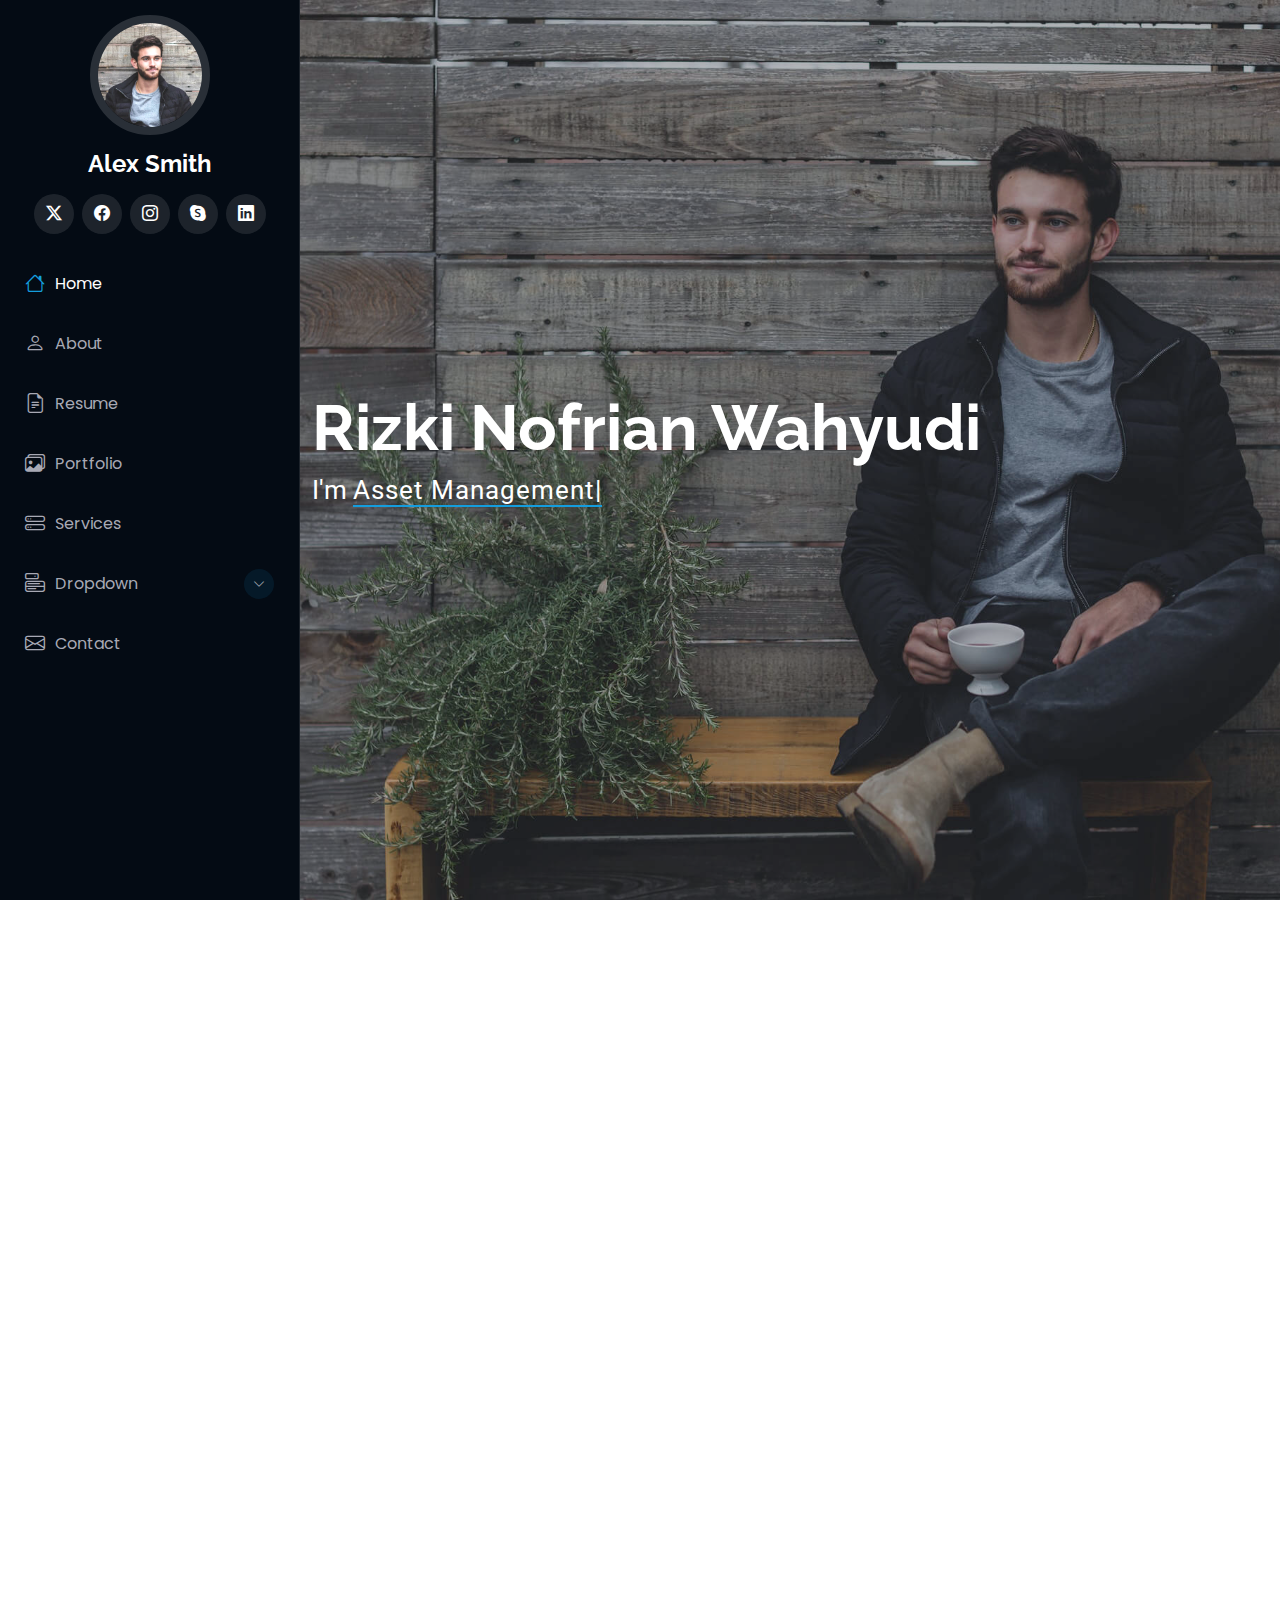
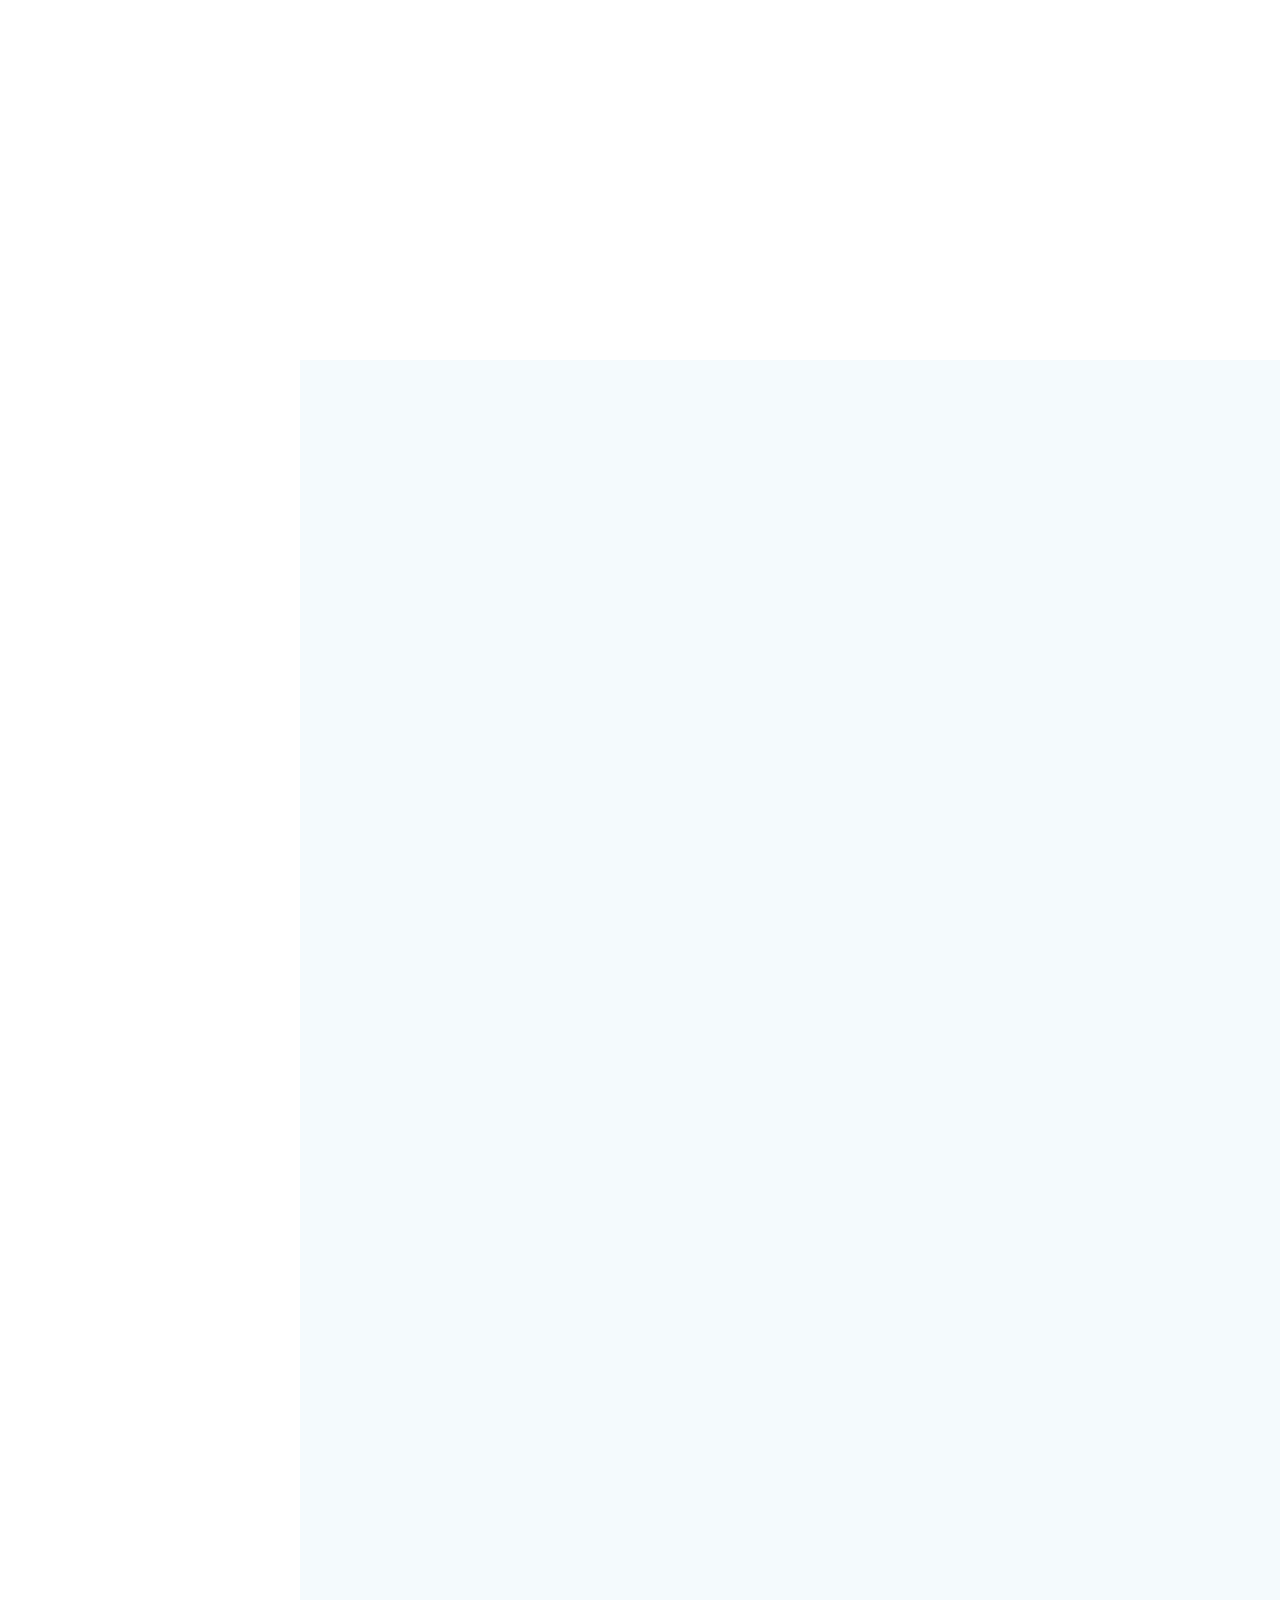
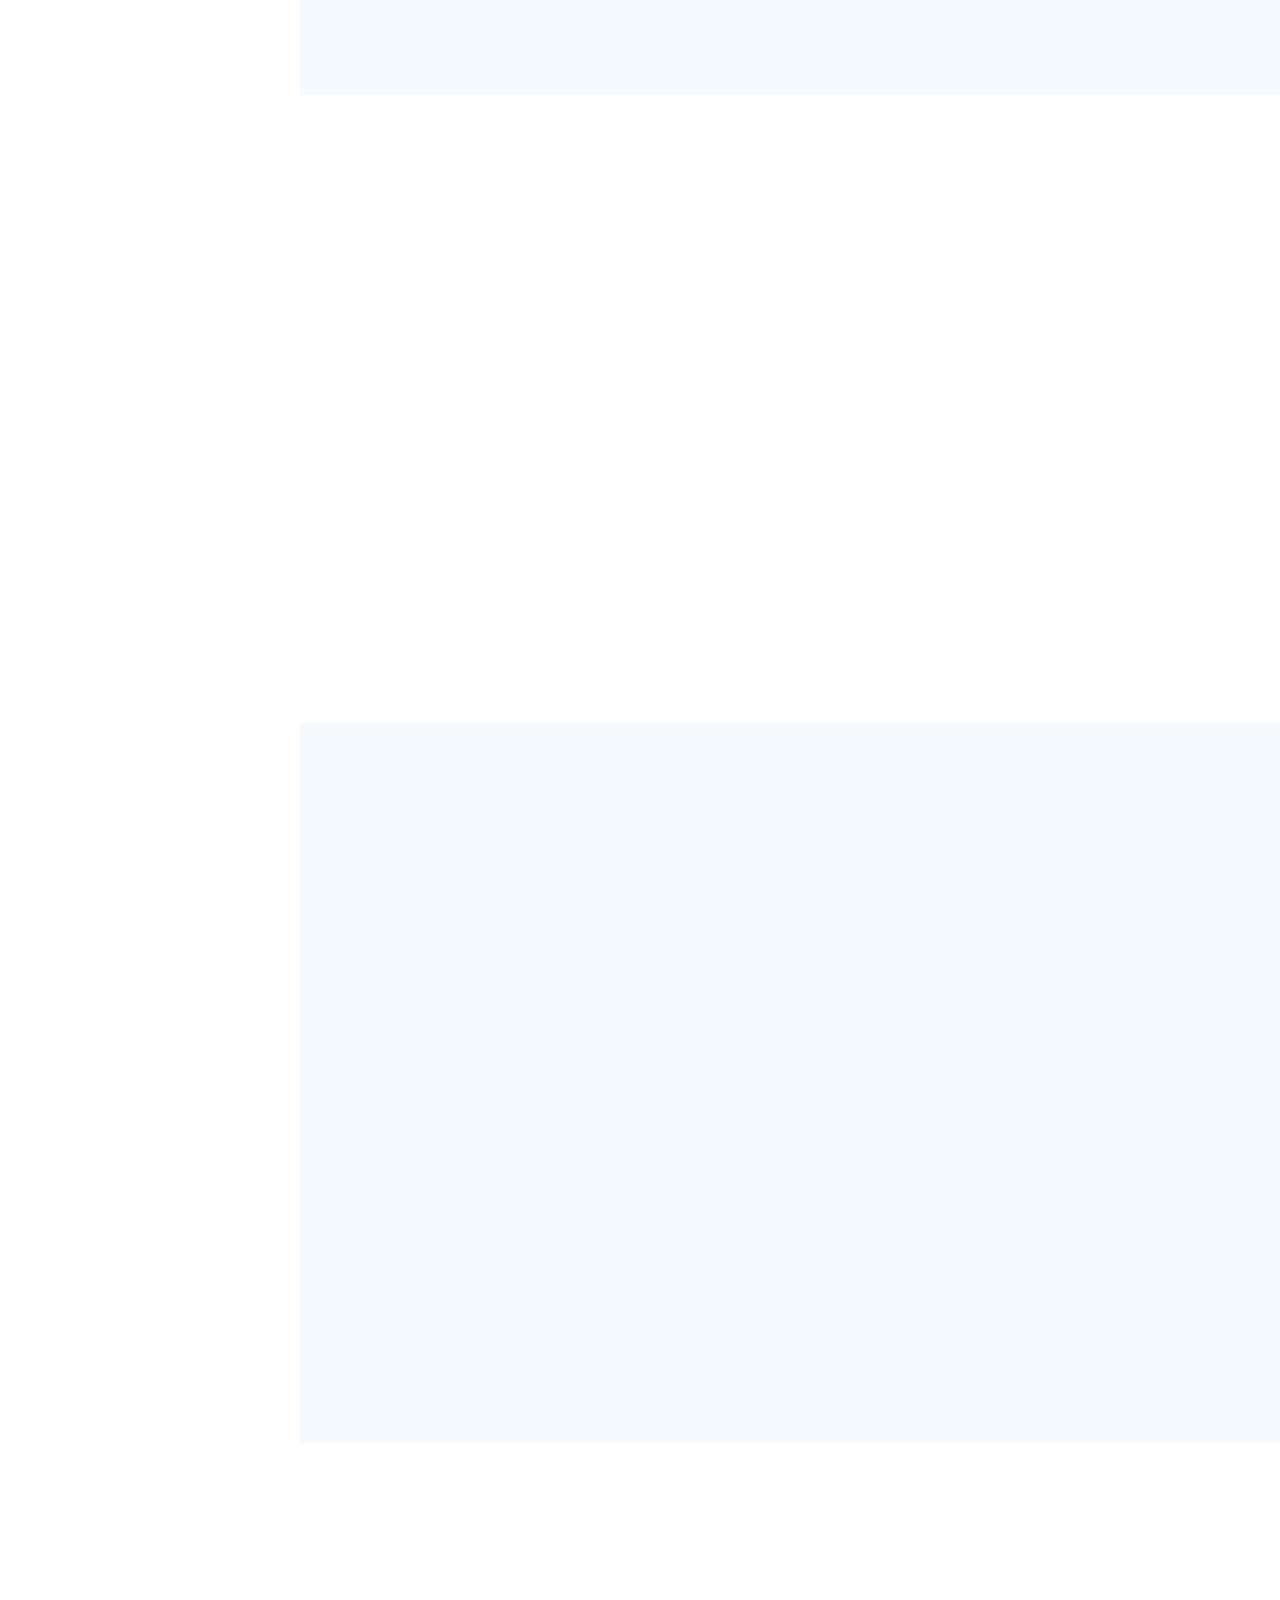
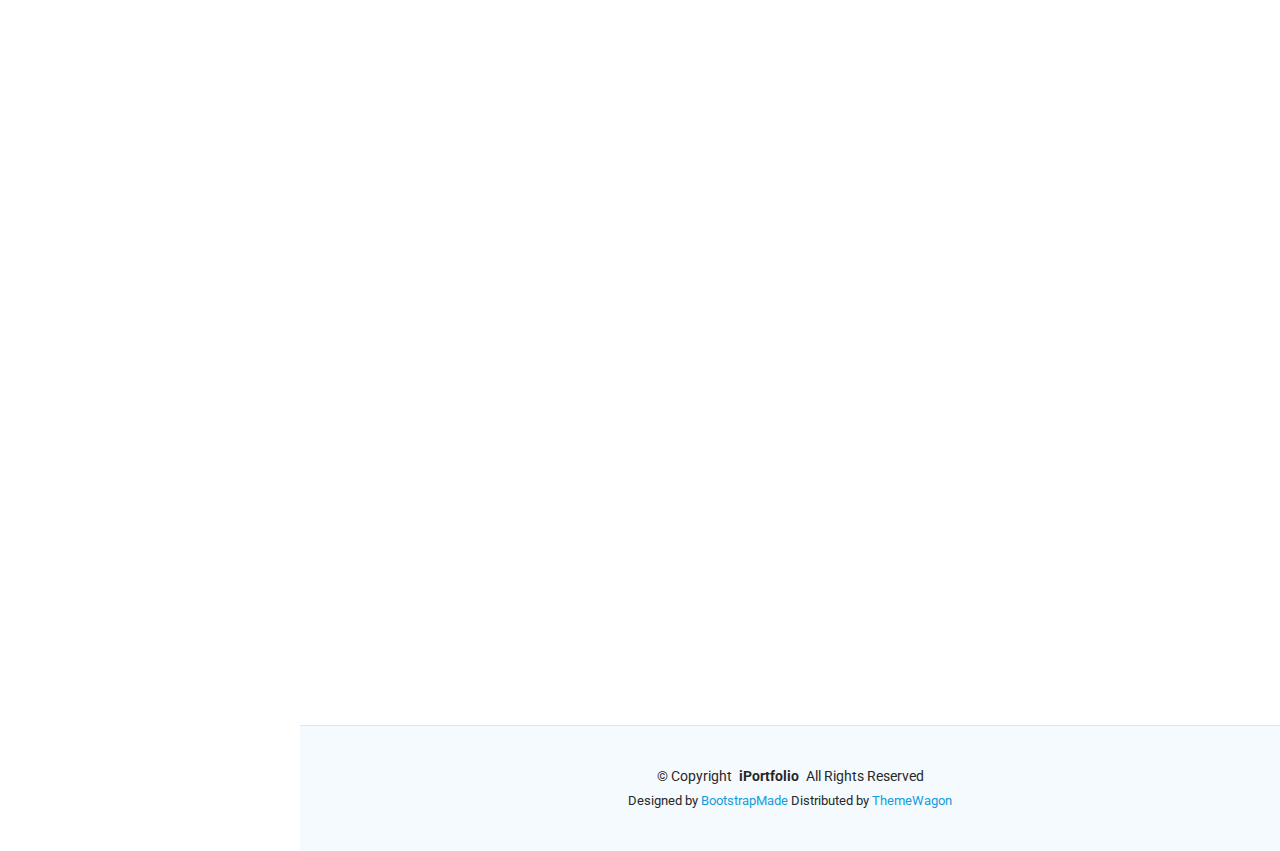
==== index.html @ 0199b683 "First Commit" ====
<!DOCTYPE html>
<html lang="en">

<head>
  <meta charset="utf-8">
  <meta content="width=device-width, initial-scale=1.0" name="viewport">
  <title>Index - iPortfolio Bootstrap Template</title>
  <meta content="" name="description">
  <meta content="" name="keywords">

  <!-- Favicons -->
  <link href="assets/img/favicon.png" rel="icon">
  <link href="assets/img/apple-touch-icon.png" rel="apple-touch-icon">

  <!-- Fonts -->
  <link href="https://fonts.googleapis.com" rel="preconnect">
  <link href="https://fonts.gstatic.com" rel="preconnect" crossorigin>
  <link href="https://fonts.googleapis.com/css2?family=Roboto:ital,wght@0,100;0,300;0,400;0,500;0,700;0,900;1,100;1,300;1,400;1,500;1,700;1,900&family=Poppins:ital,wght@0,100;0,200;0,300;0,400;0,500;0,600;0,700;0,800;0,900;1,100;1,200;1,300;1,400;1,500;1,600;1,700;1,800;1,900&family=Raleway:ital,wght@0,100;0,200;0,300;0,400;0,500;0,600;0,700;0,800;0,900;1,100;1,200;1,300;1,400;1,500;1,600;1,700;1,800;1,900&display=swap" rel="stylesheet">

  <!-- Vendor CSS Files -->
  <link href="assets/vendor/bootstrap/css/bootstrap.min.css" rel="stylesheet">
  <link href="assets/vendor/bootstrap-icons/bootstrap-icons.css" rel="stylesheet">
  <link href="assets/vendor/aos/aos.css" rel="stylesheet">
  <link href="assets/vendor/glightbox/css/glightbox.min.css" rel="stylesheet">
  <link href="assets/vendor/swiper/swiper-bundle.min.css" rel="stylesheet">

  <!-- Main CSS File -->
  <link href="assets/css/main.css" rel="stylesheet">

  <!-- =======================================================
  * Template Name: iPortfolio
  * Template URL: https://bootstrapmade.com/iportfolio-bootstrap-portfolio-websites-template/
  * Updated: Jun 29 2024 with Bootstrap v5.3.3
  * Author: BootstrapMade.com
  * License: https://bootstrapmade.com/license/
  ======================================================== -->
</head>

<body class="index-page">

  <header id="header" class="header dark-background d-flex flex-column">
    <i class="header-toggle d-xl-none bi bi-list"></i>

    <div class="profile-img">
      <img src="assets/img/my-profile-img.jpg" alt="" class="img-fluid rounded-circle">
    </div>

    <a href="index.html" class="logo d-flex align-items-center justify-content-center">
      <!-- Uncomment the line below if you also wish to use an image logo -->
      <!-- <img src="assets/img/logo.png" alt=""> -->
      <h1 class="sitename">Alex Smith</h1>
    </a>

    <div class="social-links text-center">
      <a href="#" class="twitter"><i class="bi bi-twitter-x"></i></a>
      <a href="#" class="facebook"><i class="bi bi-facebook"></i></a>
      <a href="#" class="instagram"><i class="bi bi-instagram"></i></a>
      <a href="#" class="google-plus"><i class="bi bi-skype"></i></a>
      <a href="#" class="linkedin"><i class="bi bi-linkedin"></i></a>
    </div>

    <nav id="navmenu" class="navmenu">
      <ul>
        <li><a href="#hero" class="active"><i class="bi bi-house navicon"></i>Home</a></li>
        <li><a href="#about"><i class="bi bi-person navicon"></i> About</a></li>
        <li><a href="#resume"><i class="bi bi-file-earmark-text navicon"></i> Resume</a></li>
        <li><a href="#portfolio"><i class="bi bi-images navicon"></i> Portfolio</a></li>
        <li><a href="#services"><i class="bi bi-hdd-stack navicon"></i> Services</a></li>
        <li class="dropdown"><a href="#"><i class="bi bi-menu-button navicon"></i> <span>Dropdown</span> <i class="bi bi-chevron-down toggle-dropdown"></i></a>
          <ul>
            <li><a href="#">Dropdown 1</a></li>
            <li class="dropdown"><a href="#"><span>Deep Dropdown</span> <i class="bi bi-chevron-down toggle-dropdown"></i></a>
              <ul>
                <li><a href="#">Deep Dropdown 1</a></li>
                <li><a href="#">Deep Dropdown 2</a></li>
                <li><a href="#">Deep Dropdown 3</a></li>
                <li><a href="#">Deep Dropdown 4</a></li>
                <li><a href="#">Deep Dropdown 5</a></li>
              </ul>
            </li>
            <li><a href="#">Dropdown 2</a></li>
            <li><a href="#">Dropdown 3</a></li>
            <li><a href="#">Dropdown 4</a></li>
          </ul>
        </li>
        <li><a href="#contact"><i class="bi bi-envelope navicon"></i> Contact</a></li>
      </ul>
    </nav>

  </header>

  <main class="main">

    <!-- Hero Section -->
    <section id="hero" class="hero section dark-background">

      <img src="assets/img/hero-bg.jpg" alt="" data-aos="fade-in" class="">

      <div class="container" data-aos="fade-up" data-aos-delay="100">
        <h2>
          Rizki Nofrian Wahyudi
        </h2>
        <p>I'm <span class="typed" data-typed-items="Asset Management, Data Analyst, Web Developer, Freelancer">Asset Management</span><span class="typed-cursor typed-cursor--blink" aria-hidden="true"></span><span class="typed-cursor typed-cursor--blink" aria-hidden="true"></span></p>
      </div>

    </section><!-- /Hero Section -->

    <!-- About Section -->
    <section id="about" class="about section">

      <!-- Section Title -->
      <div class="container section-title" data-aos="fade-up">
        <h2>About</h2>
        <p>Magnam dolores commodi suscipit. Necessitatibus eius consequatur ex aliquid fuga eum quidem. Sit sint consectetur velit. Quisquam quos quisquam cupiditate. Et nemo qui impedit suscipit alias ea. Quia fugiat sit in iste officiis commodi quidem hic quas.</p>
      </div><!-- End Section Title -->

      <div class="container" data-aos="fade-up" data-aos-delay="100">

        <div class="row gy-4 justify-content-center">
          <div class="col-lg-4">
            <img src="assets/img/my-profile-img.jpg" class="img-fluid" alt="">
          </div>
          <div class="col-lg-8 content">
            <h2>UI/UX Designer &amp; Web Developer.</h2>
            <p class="fst-italic py-3">
              Lorem ipsum dolor sit amet, consectetur adipiscing elit, sed do eiusmod tempor incididunt ut labore et dolore
              magna aliqua.
            </p>
            <div class="row">
              <div class="col-lg-6">
                <ul>
                  <li><i class="bi bi-chevron-right"></i> <strong>Birthday:</strong> <span>1 May 1995</span></li>
                  <li><i class="bi bi-chevron-right"></i> <strong>Website:</strong> <span>www.example.com</span></li>
                  <li><i class="bi bi-chevron-right"></i> <strong>Phone:</strong> <span>+123 456 7890</span></li>
                  <li><i class="bi bi-chevron-right"></i> <strong>City:</strong> <span>New York, USA</span></li>
                </ul>
              </div>
              <div class="col-lg-6">
                <ul>
                  <li><i class="bi bi-chevron-right"></i> <strong>Age:</strong> <span>30</span></li>
                  <li><i class="bi bi-chevron-right"></i> <strong>Degree:</strong> <span>Master</span></li>
                  <li><i class="bi bi-chevron-right"></i> <strong>Email:</strong> <span>email@example.com</span></li>
                  <li><i class="bi bi-chevron-right"></i> <strong>Freelance:</strong> <span>Available</span></li>
                </ul>
              </div>
            </div>
            <p class="py-3">
              Officiis eligendi itaque labore et dolorum mollitia officiis optio vero. Quisquam sunt adipisci omnis et ut. Nulla accusantium dolor incidunt officia tempore. Et eius omnis.
              Cupiditate ut dicta maxime officiis quidem quia. Sed et consectetur qui quia repellendus itaque neque.
            </p>
          </div>
        </div>

      </div>

    </section><!-- /About Section -->

    <!-- Stats Section -->
    <section id="stats" class="stats section">

      <div class="container" data-aos="fade-up" data-aos-delay="100">

        <div class="row gy-4">

          <div class="col-lg-3 col-md-6">
            <div class="stats-item">
              <i class="bi bi-emoji-smile"></i>
              <span data-purecounter-start="0" data-purecounter-end="232" data-purecounter-duration="1" class="purecounter"></span>
              <p><strong>Happy Clients</strong> <span>consequuntur quae</span></p>
            </div>
          </div><!-- End Stats Item -->

          <div class="col-lg-3 col-md-6">
            <div class="stats-item">
              <i class="bi bi-journal-richtext"></i>
              <span data-purecounter-start="0" data-purecounter-end="521" data-purecounter-duration="1" class="purecounter"></span>
              <p><strong>Projects</strong> <span>adipisci atque cum quia aut</span></p>
            </div>
          </div><!-- End Stats Item -->

          <div class="col-lg-3 col-md-6">
            <div class="stats-item">
              <i class="bi bi-headset"></i>
              <span data-purecounter-start="0" data-purecounter-end="1453" data-purecounter-duration="1" class="purecounter"></span>
              <p><strong>Hours Of Support</strong> <span>aut commodi quaerat</span></p>
            </div>
          </div><!-- End Stats Item -->

          <div class="col-lg-3 col-md-6">
            <div class="stats-item">
              <i class="bi bi-people"></i>
              <span data-purecounter-start="0" data-purecounter-end="32" data-purecounter-duration="1" class="purecounter"></span>
              <p><strong>Hard Workers</strong> <span>rerum asperiores dolor</span></p>
            </div>
          </div><!-- End Stats Item -->

        </div>

      </div>

    </section><!-- /Stats Section -->

    <!-- Skills Section -->
    <section id="skills" class="skills section light-background">

      <!-- Section Title -->
      <div class="container section-title" data-aos="fade-up">
        <h2>Skills</h2>
        <p>Necessitatibus eius consequatur ex aliquid fuga eum quidem sint consectetur velit</p>
      </div><!-- End Section Title -->

      <div class="container" data-aos="fade-up" data-aos-delay="100">

        <div class="row skills-content skills-animation">

          <div class="col-lg-6">

            <div class="progress">
              <span class="skill"><span>HTML</span> <i class="val">100%</i></span>
              <div class="progress-bar-wrap">
                <div class="progress-bar" role="progressbar" aria-valuenow="100" aria-valuemin="0" aria-valuemax="100"></div>
              </div>
            </div><!-- End Skills Item -->

            <div class="progress">
              <span class="skill"><span>CSS</span> <i class="val">90%</i></span>
              <div class="progress-bar-wrap">
                <div class="progress-bar" role="progressbar" aria-valuenow="90" aria-valuemin="0" aria-valuemax="100"></div>
              </div>
            </div><!-- End Skills Item -->

            <div class="progress">
              <span class="skill"><span>JavaScript</span> <i class="val">75%</i></span>
              <div class="progress-bar-wrap">
                <div class="progress-bar" role="progressbar" aria-valuenow="75" aria-valuemin="0" aria-valuemax="100"></div>
              </div>
            </div><!-- End Skills Item -->

          </div>

          <div class="col-lg-6">

            <div class="progress">
              <span class="skill"><span>PHP</span> <i class="val">80%</i></span>
              <div class="progress-bar-wrap">
                <div class="progress-bar" role="progressbar" aria-valuenow="80" aria-valuemin="0" aria-valuemax="100"></div>
              </div>
            </div><!-- End Skills Item -->

            <div class="progress">
              <span class="skill"><span>WordPress/CMS</span> <i class="val">90%</i></span>
              <div class="progress-bar-wrap">
                <div class="progress-bar" role="progressbar" aria-valuenow="90" aria-valuemin="0" aria-valuemax="100"></div>
              </div>
            </div><!-- End Skills Item -->

            <div class="progress">
              <span class="skill"><span>Photoshop</span> <i class="val">55%</i></span>
              <div class="progress-bar-wrap">
                <div class="progress-bar" role="progressbar" aria-valuenow="55" aria-valuemin="0" aria-valuemax="100"></div>
              </div>
            </div><!-- End Skills Item -->

          </div>

        </div>

      </div>

    </section><!-- /Skills Section -->

    <!-- Resume Section -->
    <section id="resume" class="resume section">

      <!-- Section Title -->
      <div class="container section-title" data-aos="fade-up">
        <h2>Resume</h2>
        <p>Magnam dolores commodi suscipit. Necessitatibus eius consequatur ex aliquid fuga eum quidem. Sit sint consectetur velit. Quisquam quos quisquam cupiditate. Et nemo qui impedit suscipit alias ea. Quia fugiat sit in iste officiis commodi quidem hic quas.</p>
      </div><!-- End Section Title -->

      <div class="container">

        <div class="row">

          <div class="col-lg-6" data-aos="fade-up" data-aos-delay="100">
            <h3 class="resume-title">Sumary</h3>

            <div class="resume-item pb-0">
              <h4>Brandon Johnson</h4>
              <p><em>Innovative and deadline-driven Graphic Designer with 3+ years of experience designing and developing user-centered digital/print marketing material from initial concept to final, polished deliverable.</em></p>
              <ul>
                <li>Portland par 127,Orlando, FL</li>
                <li>(123) 456-7891</li>
                <li>alice.barkley@example.com</li>
              </ul>
            </div><!-- Edn Resume Item -->

            <h3 class="resume-title">Education</h3>
            <div class="resume-item">
              <h4>Master of Fine Arts &amp; Graphic Design</h4>
              <h5>2015 - 2016</h5>
              <p><em>Rochester Institute of Technology, Rochester, NY</em></p>
              <p>Qui deserunt veniam. Et sed aliquam labore tempore sed quisquam iusto autem sit. Ea vero voluptatum qui ut dignissimos deleniti nerada porti sand markend</p>
            </div><!-- Edn Resume Item -->

            <div class="resume-item">
              <h4>Bachelor of Fine Arts &amp; Graphic Design</h4>
              <h5>2010 - 2014</h5>
              <p><em>Rochester Institute of Technology, Rochester, NY</em></p>
              <p>Quia nobis sequi est occaecati aut. Repudiandae et iusto quae reiciendis et quis Eius vel ratione eius unde vitae rerum voluptates asperiores voluptatem Earum molestiae consequatur neque etlon sader mart dila</p>
            </div><!-- Edn Resume Item -->

          </div>

          <div class="col-lg-6" data-aos="fade-up" data-aos-delay="200">
            <h3 class="resume-title">Professional Experience</h3>
            <div class="resume-item">
              <h4>Senior graphic design specialist</h4>
              <h5>2019 - Present</h5>
              <p><em>Experion, New York, NY </em></p>
              <ul>
                <li>Lead in the design, development, and implementation of the graphic, layout, and production communication materials</li>
                <li>Delegate tasks to the 7 members of the design team and provide counsel on all aspects of the project. </li>
                <li>Supervise the assessment of all graphic materials in order to ensure quality and accuracy of the design</li>
                <li>Oversee the efficient use of production project budgets ranging from $2,000 - $25,000</li>
              </ul>
            </div><!-- Edn Resume Item -->

            <div class="resume-item">
              <h4>Graphic design specialist</h4>
              <h5>2017 - 2018</h5>
              <p><em>Stepping Stone Advertising, New York, NY</em></p>
              <ul>
                <li>Developed numerous marketing programs (logos, brochures,infographics, presentations, and advertisements).</li>
                <li>Managed up to 5 projects or tasks at a given time while under pressure</li>
                <li>Recommended and consulted with clients on the most appropriate graphic design</li>
                <li>Created 4+ design presentations and proposals a month for clients and account managers</li>
              </ul>
            </div><!-- Edn Resume Item -->

          </div>

        </div>

      </div>

    </section><!-- /Resume Section -->

    <!-- Portfolio Section -->
    <section id="portfolio" class="portfolio section light-background">

      <!-- Section Title -->
      <div class="container section-title" data-aos="fade-up">
        <h2>Portfolio</h2>
        <p>Magnam dolores commodi suscipit. Necessitatibus eius consequatur ex aliquid fuga eum quidem. Sit sint consectetur velit. Quisquam quos quisquam cupiditate. Et nemo qui impedit suscipit alias ea. Quia fugiat sit in iste officiis commodi quidem hic quas.</p>
      </div><!-- End Section Title -->

      <div class="container">

        <div class="isotope-layout" data-default-filter="*" data-layout="masonry" data-sort="original-order">

          <ul class="portfolio-filters isotope-filters" data-aos="fade-up" data-aos-delay="100">
            <li data-filter="*" class="filter-active">All</li>
            <li data-filter=".filter-app">App</li>
            <li data-filter=".filter-product">Product</li>
            <li data-filter=".filter-branding">Branding</li>
            <li data-filter=".filter-books">Books</li>
          </ul><!-- End Portfolio Filters -->

          <div class="row gy-4 isotope-container" data-aos="fade-up" data-aos-delay="200">

            <div class="col-lg-4 col-md-6 portfolio-item isotope-item filter-app">
              <div class="portfolio-content h-100">
                <img src="assets/img/portfolio/app-1.jpg" class="img-fluid" alt="">
                <div class="portfolio-info">
                  <h4>App 1</h4>
                  <p>Lorem ipsum, dolor sit amet consectetur</p>
                  <a href="assets/img/portfolio/app-1.jpg" title="App 1" data-gallery="portfolio-gallery-app" class="glightbox preview-link"><i class="bi bi-zoom-in"></i></a>
                  <a href="portfolio-details.html" title="More Details" class="details-link"><i class="bi bi-link-45deg"></i></a>
                </div>
              </div>
            </div><!-- End Portfolio Item -->

            <div class="col-lg-4 col-md-6 portfolio-item isotope-item filter-product">
              <div class="portfolio-content h-100">
                <img src="assets/img/portfolio/product-1.jpg" class="img-fluid" alt="">
                <div class="portfolio-info">
                  <h4>Product 1</h4>
                  <p>Lorem ipsum, dolor sit amet consectetur</p>
                  <a href="assets/img/portfolio/product-1.jpg" title="Product 1" data-gallery="portfolio-gallery-product" class="glightbox preview-link"><i class="bi bi-zoom-in"></i></a>
                  <a href="portfolio-details.html" title="More Details" class="details-link"><i class="bi bi-link-45deg"></i></a>
                </div>
              </div>
            </div><!-- End Portfolio Item -->

            <div class="col-lg-4 col-md-6 portfolio-item isotope-item filter-branding">
              <div class="portfolio-content h-100">
                <img src="assets/img/portfolio/branding-1.jpg" class="img-fluid" alt="">
                <div class="portfolio-info">
                  <h4>Branding 1</h4>
                  <p>Lorem ipsum, dolor sit amet consectetur</p>
                  <a href="assets/img/portfolio/branding-1.jpg" title="Branding 1" data-gallery="portfolio-gallery-branding" class="glightbox preview-link"><i class="bi bi-zoom-in"></i></a>
                  <a href="portfolio-details.html" title="More Details" class="details-link"><i class="bi bi-link-45deg"></i></a>
                </div>
              </div>
            </div><!-- End Portfolio Item -->

            <div class="col-lg-4 col-md-6 portfolio-item isotope-item filter-books">
              <div class="portfolio-content h-100">
                <img src="assets/img/portfolio/books-1.jpg" class="img-fluid" alt="">
                <div class="portfolio-info">
                  <h4>Books 1</h4>
                  <p>Lorem ipsum, dolor sit amet consectetur</p>
                  <a href="assets/img/portfolio/books-1.jpg" title="Branding 1" data-gallery="portfolio-gallery-book" class="glightbox preview-link"><i class="bi bi-zoom-in"></i></a>
                  <a href="portfolio-details.html" title="More Details" class="details-link"><i class="bi bi-link-45deg"></i></a>
                </div>
              </div>
            </div><!-- End Portfolio Item -->

            <div class="col-lg-4 col-md-6 portfolio-item isotope-item filter-app">
              <div class="portfolio-content h-100">
                <img src="assets/img/portfolio/app-2.jpg" class="img-fluid" alt="">
                <div class="portfolio-info">
                  <h4>App 2</h4>
                  <p>Lorem ipsum, dolor sit amet consectetur</p>
                  <a href="assets/img/portfolio/app-2.jpg" title="App 2" data-gallery="portfolio-gallery-app" class="glightbox preview-link"><i class="bi bi-zoom-in"></i></a>
                  <a href="portfolio-details.html" title="More Details" class="details-link"><i class="bi bi-link-45deg"></i></a>
                </div>
              </div>
            </div><!-- End Portfolio Item -->

            <div class="col-lg-4 col-md-6 portfolio-item isotope-item filter-product">
              <div class="portfolio-content h-100">
                <img src="assets/img/portfolio/product-2.jpg" class="img-fluid" alt="">
                <div class="portfolio-info">
                  <h4>Product 2</h4>
                  <p>Lorem ipsum, dolor sit amet consectetur</p>
                  <a href="assets/img/portfolio/product-2.jpg" title="Product 2" data-gallery="portfolio-gallery-product" class="glightbox preview-link"><i class="bi bi-zoom-in"></i></a>
                  <a href="portfolio-details.html" title="More Details" class="details-link"><i class="bi bi-link-45deg"></i></a>
                </div>
              </div>
            </div><!-- End Portfolio Item -->

            <div class="col-lg-4 col-md-6 portfolio-item isotope-item filter-branding">
              <div class="portfolio-content h-100">
                <img src="assets/img/portfolio/branding-2.jpg" class="img-fluid" alt="">
                <div class="portfolio-info">
                  <h4>Branding 2</h4>
                  <p>Lorem ipsum, dolor sit amet consectetur</p>
                  <a href="assets/img/portfolio/branding-2.jpg" title="Branding 2" data-gallery="portfolio-gallery-branding" class="glightbox preview-link"><i class="bi bi-zoom-in"></i></a>
                  <a href="portfolio-details.html" title="More Details" class="details-link"><i class="bi bi-link-45deg"></i></a>
                </div>
              </div>
            </div><!-- End Portfolio Item -->

            <div class="col-lg-4 col-md-6 portfolio-item isotope-item filter-books">
              <div class="portfolio-content h-100">
                <img src="assets/img/portfolio/books-2.jpg" class="img-fluid" alt="">
                <div class="portfolio-info">
                  <h4>Books 2</h4>
                  <p>Lorem ipsum, dolor sit amet consectetur</p>
                  <a href="assets/img/portfolio/books-2.jpg" title="Branding 2" data-gallery="portfolio-gallery-book" class="glightbox preview-link"><i class="bi bi-zoom-in"></i></a>
                  <a href="portfolio-details.html" title="More Details" class="details-link"><i class="bi bi-link-45deg"></i></a>
                </div>
              </div>
            </div><!-- End Portfolio Item -->

            <div class="col-lg-4 col-md-6 portfolio-item isotope-item filter-app">
              <div class="portfolio-content h-100">
                <img src="assets/img/portfolio/app-3.jpg" class="img-fluid" alt="">
                <div class="portfolio-info">
                  <h4>App 3</h4>
                  <p>Lorem ipsum, dolor sit amet consectetur</p>
                  <a href="assets/img/portfolio/app-3.jpg" title="App 3" data-gallery="portfolio-gallery-app" class="glightbox preview-link"><i class="bi bi-zoom-in"></i></a>
                  <a href="portfolio-details.html" title="More Details" class="details-link"><i class="bi bi-link-45deg"></i></a>
                </div>
              </div>
            </div><!-- End Portfolio Item -->

            <div class="col-lg-4 col-md-6 portfolio-item isotope-item filter-product">
              <div class="portfolio-content h-100">
                <img src="assets/img/portfolio/product-3.jpg" class="img-fluid" alt="">
                <div class="portfolio-info">
                  <h4>Product 3</h4>
                  <p>Lorem ipsum, dolor sit amet consectetur</p>
                  <a href="assets/img/portfolio/product-3.jpg" title="Product 3" data-gallery="portfolio-gallery-product" class="glightbox preview-link"><i class="bi bi-zoom-in"></i></a>
                  <a href="portfolio-details.html" title="More Details" class="details-link"><i class="bi bi-link-45deg"></i></a>
                </div>
              </div>
            </div><!-- End Portfolio Item -->

            <div class="col-lg-4 col-md-6 portfolio-item isotope-item filter-branding">
              <div class="portfolio-content h-100">
                <img src="assets/img/portfolio/branding-3.jpg" class="img-fluid" alt="">
                <div class="portfolio-info">
                  <h4>Branding 3</h4>
                  <p>Lorem ipsum, dolor sit amet consectetur</p>
                  <a href="assets/img/portfolio/branding-3.jpg" title="Branding 2" data-gallery="portfolio-gallery-branding" class="glightbox preview-link"><i class="bi bi-zoom-in"></i></a>
                  <a href="portfolio-details.html" title="More Details" class="details-link"><i class="bi bi-link-45deg"></i></a>
                </div>
              </div>
            </div><!-- End Portfolio Item -->

            <div class="col-lg-4 col-md-6 portfolio-item isotope-item filter-books">
              <div class="portfolio-content h-100">
                <img src="assets/img/portfolio/books-3.jpg" class="img-fluid" alt="">
                <div class="portfolio-info">
                  <h4>Books 3</h4>
                  <p>Lorem ipsum, dolor sit amet consectetur</p>
                  <a href="assets/img/portfolio/books-3.jpg" title="Branding 3" data-gallery="portfolio-gallery-book" class="glightbox preview-link"><i class="bi bi-zoom-in"></i></a>
                  <a href="portfolio-details.html" title="More Details" class="details-link"><i class="bi bi-link-45deg"></i></a>
                </div>
              </div>
            </div><!-- End Portfolio Item -->

          </div><!-- End Portfolio Container -->

        </div>

      </div>

    </section><!-- /Portfolio Section -->

    <!-- Services Section -->
    <section id="services" class="services section">

      <!-- Section Title -->
      <div class="container section-title" data-aos="fade-up">
        <h2>Services</h2>
        <p>Magnam dolores commodi suscipit. Necessitatibus eius consequatur ex aliquid fuga eum quidem. Sit sint consectetur velit. Quisquam quos quisquam cupiditate. Et nemo qui impedit suscipit alias ea. Quia fugiat sit in iste officiis commodi quidem hic quas.</p>
      </div><!-- End Section Title -->

      <div class="container">

        <div class="row gy-4">

          <div class="col-lg-4 col-md-6 service-item d-flex" data-aos="fade-up" data-aos-delay="100">
            <div class="icon flex-shrink-0"><i class="bi bi-briefcase"></i></div>
            <div>
              <h4 class="title"><a href="service-details.html" class="stretched-link">Lorem Ipsum</a></h4>
              <p class="description">Voluptatum deleniti atque corrupti quos dolores et quas molestias excepturi sint occaecati cupiditate non provident</p>
            </div>
          </div>
          <!-- End Service Item -->

          <div class="col-lg-4 col-md-6 service-item d-flex" data-aos="fade-up" data-aos-delay="200">
            <div class="icon flex-shrink-0"><i class="bi bi-card-checklist"></i></div>
            <div>
              <h4 class="title"><a href="service-details.html" class="stretched-link">Dolor Sitema</a></h4>
              <p class="description">Minim veniam, quis nostrud exercitation ullamco laboris nisi ut aliquip ex ea commodo consequat tarad limino ata</p>
            </div>
          </div><!-- End Service Item -->

          <div class="col-lg-4 col-md-6 service-item d-flex" data-aos="fade-up" data-aos-delay="300">
            <div class="icon flex-shrink-0"><i class="bi bi-bar-chart"></i></div>
            <div>
              <h4 class="title"><a href="service-details.html" class="stretched-link">Sed ut perspiciatis</a></h4>
              <p class="description">Duis aute irure dolor in reprehenderit in voluptate velit esse cillum dolore eu fugiat nulla pariatur</p>
            </div>
          </div><!-- End Service Item -->

          <div class="col-lg-4 col-md-6 service-item d-flex" data-aos="fade-up" data-aos-delay="400">
            <div class="icon flex-shrink-0"><i class="bi bi-binoculars"></i></div>
            <div>
              <h4 class="title"><a href="service-details.html" class="stretched-link">Magni Dolores</a></h4>
              <p class="description">Excepteur sint occaecat cupidatat non proident, sunt in culpa qui officia deserunt mollit anim id est laborum</p>
            </div>
          </div><!-- End Service Item -->

          <div class="col-lg-4 col-md-6 service-item d-flex" data-aos="fade-up" data-aos-delay="500">
            <div class="icon flex-shrink-0"><i class="bi bi-brightness-high"></i></div>
            <div>
              <h4 class="title"><a href="service-details.html" class="stretched-link">Nemo Enim</a></h4>
              <p class="description">At vero eos et accusamus et iusto odio dignissimos ducimus qui blanditiis praesentium voluptatum deleniti atque</p>
            </div>
          </div><!-- End Service Item -->

          <div class="col-lg-4 col-md-6 service-item d-flex" data-aos="fade-up" data-aos-delay="600">
            <div class="icon flex-shrink-0"><i class="bi bi-calendar4-week"></i></div>
            <div>
              <h4 class="title"><a href="service-details.html" class="stretched-link">Eiusmod Tempor</a></h4>
              <p class="description">Et harum quidem rerum facilis est et expedita distinctio. Nam libero tempore, cum soluta nobis est eligendi</p>
            </div>
          </div><!-- End Service Item -->

        </div>

      </div>

    </section><!-- /Services Section -->

    <!-- Testimonials Section -->
    <section id="testimonials" class="testimonials section light-background">

      <!-- Section Title -->
      <div class="container section-title" data-aos="fade-up">
        <h2>Testimonials</h2>
        <p>Necessitatibus eius consequatur ex aliquid fuga eum quidem sint consectetur velit</p>
      </div><!-- End Section Title -->

      <div class="container" data-aos="fade-up" data-aos-delay="100">

        <div class="swiper init-swiper">
          <script type="application/json" class="swiper-config">
            {
              "loop": true,
              "speed": 600,
              "autoplay": {
                "delay": 5000
              },
              "slidesPerView": "auto",
              "pagination": {
                "el": ".swiper-pagination",
                "type": "bullets",
                "clickable": true
              },
              "breakpoints": {
                "320": {
                  "slidesPerView": 1,
                  "spaceBetween": 40
                },
                "1200": {
                  "slidesPerView": 3,
                  "spaceBetween": 1
                }
              }
            }
          </script>
          <div class="swiper-wrapper">

            <div class="swiper-slide">
              <div class="testimonial-item">
                <p>
                  <i class="bi bi-quote quote-icon-left"></i>
                  <span>Proin iaculis purus consequat sem cure digni ssim donec porttitora entum suscipit rhoncus. Accusantium quam, ultricies eget id, aliquam eget nibh et. Maecen aliquam, risus at semper.</span>
                  <i class="bi bi-quote quote-icon-right"></i>
                </p>
                <img src="assets/img/testimonials/testimonials-1.jpg" class="testimonial-img" alt="">
                <h3>Saul Goodman</h3>
                <h4>Ceo &amp; Founder</h4>
              </div>
            </div><!-- End testimonial item -->

            <div class="swiper-slide">
              <div class="testimonial-item">
                <p>
                  <i class="bi bi-quote quote-icon-left"></i>
                  <span>Export tempor illum tamen malis malis eram quae irure esse labore quem cillum quid malis quorum velit fore eram velit sunt aliqua noster fugiat irure amet legam anim culpa.</span>
                  <i class="bi bi-quote quote-icon-right"></i>
                </p>
                <img src="assets/img/testimonials/testimonials-2.jpg" class="testimonial-img" alt="">
                <h3>Sara Wilsson</h3>
                <h4>Designer</h4>
              </div>
            </div><!-- End testimonial item -->

            <div class="swiper-slide">
              <div class="testimonial-item">
                <p>
                  <i class="bi bi-quote quote-icon-left"></i>
                  <span>Enim nisi quem export duis labore cillum quae magna enim sint quorum nulla quem veniam duis minim tempor labore quem eram duis noster aute amet eram fore quis sint minim.</span>
                  <i class="bi bi-quote quote-icon-right"></i>
                </p>
                <img src="assets/img/testimonials/testimonials-3.jpg" class="testimonial-img" alt="">
                <h3>Jena Karlis</h3>
                <h4>Store Owner</h4>
              </div>
            </div><!-- End testimonial item -->

            <div class="swiper-slide">
              <div class="testimonial-item">
                <p>
                  <i class="bi bi-quote quote-icon-left"></i>
                  <span>Fugiat enim eram quae cillum dolore dolor amet nulla culpa multos export minim fugiat dolor enim duis veniam ipsum anim magna sunt elit fore quem dolore labore illum veniam.</span>
                  <i class="bi bi-quote quote-icon-right"></i>
                </p>
                <img src="assets/img/testimonials/testimonials-4.jpg" class="testimonial-img" alt="">
                <h3>Matt Brandon</h3>
                <h4>Freelancer</h4>
              </div>
            </div><!-- End testimonial item -->

            <div class="swiper-slide">
              <div class="testimonial-item">
                <p>
                  <i class="bi bi-quote quote-icon-left"></i>
                  <span>Quis quorum aliqua sint quem legam fore sunt eram irure aliqua veniam tempor noster veniam sunt culpa nulla illum cillum fugiat legam esse veniam culpa fore nisi cillum quid.</span>
                  <i class="bi bi-quote quote-icon-right"></i>
                </p>
                <img src="assets/img/testimonials/testimonials-5.jpg" class="testimonial-img" alt="">
                <h3>John Larson</h3>
                <h4>Entrepreneur</h4>
              </div>
            </div><!-- End testimonial item -->

          </div>
          <div class="swiper-pagination"></div>
        </div>

      </div>

    </section><!-- /Testimonials Section -->

    <!-- Contact Section -->
    <section id="contact" class="contact section">

      <!-- Section Title -->
      <div class="container section-title" data-aos="fade-up">
        <h2>Contact</h2>
        <p>Necessitatibus eius consequatur ex aliquid fuga eum quidem sint consectetur velit</p>
      </div><!-- End Section Title -->

      <div class="container" data-aos="fade-up" data-aos-delay="100">

        <div class="row gy-4">

          <div class="col-lg-5">

            <div class="info-wrap">
              <div class="info-item d-flex" data-aos="fade-up" data-aos-delay="200">
                <i class="bi bi-geo-alt flex-shrink-0"></i>
                <div>
                  <h3>Address</h3>
                  <p>A108 Adam Street, New York, NY 535022</p>
                </div>
              </div><!-- End Info Item -->

              <div class="info-item d-flex" data-aos="fade-up" data-aos-delay="300">
                <i class="bi bi-telephone flex-shrink-0"></i>
                <div>
                  <h3>Call Us</h3>
                  <p>+1 5589 55488 55</p>
                </div>
              </div><!-- End Info Item -->

              <div class="info-item d-flex" data-aos="fade-up" data-aos-delay="400">
                <i class="bi bi-envelope flex-shrink-0"></i>
                <div>
                  <h3>Email Us</h3>
                  <p>info@example.com</p>
                </div>
              </div><!-- End Info Item -->

              <iframe src="https://www.google.com/maps/embed?pb=!1m14!1m8!1m3!1d48389.78314118045!2d-74.006138!3d40.710059!3m2!1i1024!2i768!4f13.1!3m3!1m2!1s0x89c25a22a3bda30d%3A0xb89d1fe6bc499443!2sDowntown%20Conference%20Center!5e0!3m2!1sen!2sus!4v1676961268712!5m2!1sen!2sus" frameborder="0" style="border:0; width: 100%; height: 270px;" allowfullscreen="" loading="lazy" referrerpolicy="no-referrer-when-downgrade"></iframe>
            </div>
          </div>

          <div class="col-lg-7">
            <form action="forms/contact.php" method="post" class="php-email-form" data-aos="fade-up" data-aos-delay="200">
              <div class="row gy-4">

                <div class="col-md-6">
                  <label for="name-field" class="pb-2">Your Name</label>
                  <input type="text" name="name" id="name-field" class="form-control" required="">
                </div>

                <div class="col-md-6">
                  <label for="email-field" class="pb-2">Your Email</label>
                  <input type="email" class="form-control" name="email" id="email-field" required="">
                </div>

                <div class="col-md-12">
                  <label for="subject-field" class="pb-2">Subject</label>
                  <input type="text" class="form-control" name="subject" id="subject-field" required="">
                </div>

                <div class="col-md-12">
                  <label for="message-field" class="pb-2">Message</label>
                  <textarea class="form-control" name="message" rows="10" id="message-field" required=""></textarea>
                </div>

                <div class="col-md-12 text-center">
                  <div class="loading">Loading</div>
                  <div class="error-message"></div>
                  <div class="sent-message">Your message has been sent. Thank you!</div>

                  <button type="submit">Send Message</button>
                </div>

              </div>
            </form>
          </div><!-- End Contact Form -->

        </div>

      </div>

    </section><!-- /Contact Section -->

  </main>

  <footer id="footer" class="footer position-relative light-background">

    <div class="container">
      <div class="copyright text-center ">
        <p>© <span>Copyright</span> <strong class="px-1 sitename">iPortfolio</strong> <span>All Rights Reserved</span></p>
      </div>
      <div class="credits">
        <!-- All the links in the footer should remain intact. -->
        <!-- You can delete the links only if you've purchased the pro version. -->
        <!-- Licensing information: https://bootstrapmade.com/license/ -->
        <!-- Purchase the pro version with working PHP/AJAX contact form: [buy-url] -->
        Designed by <a href="https://bootstrapmade.com/">BootstrapMade</a> Distributed by <a href="https://themewagon.com">ThemeWagon</a>
      </div>
    </div>

  </footer>

  <!-- Scroll Top -->
  <a href="#" id="scroll-top" class="scroll-top d-flex align-items-center justify-content-center"><i class="bi bi-arrow-up-short"></i></a>

  <!-- Preloader -->
  <div id="preloader"></div>

  <!-- Vendor JS Files -->
  <script src="assets/vendor/bootstrap/js/bootstrap.bundle.min.js"></script>
  <script src="assets/vendor/php-email-form/validate.js"></script>
  <script src="assets/vendor/aos/aos.js"></script>
  <script src="assets/vendor/typed.js/typed.umd.js"></script>
  <script src="assets/vendor/purecounter/purecounter_vanilla.js"></script>
  <script src="assets/vendor/waypoints/noframework.waypoints.js"></script>
  <script src="assets/vendor/glightbox/js/glightbox.min.js"></script>
  <script src="assets/vendor/imagesloaded/imagesloaded.pkgd.min.js"></script>
  <script src="assets/vendor/isotope-layout/isotope.pkgd.min.js"></script>
  <script src="assets/vendor/swiper/swiper-bundle.min.js"></script>

  <!-- Main JS File -->
  <script src="assets/js/main.js"></script>

</body>

</html>
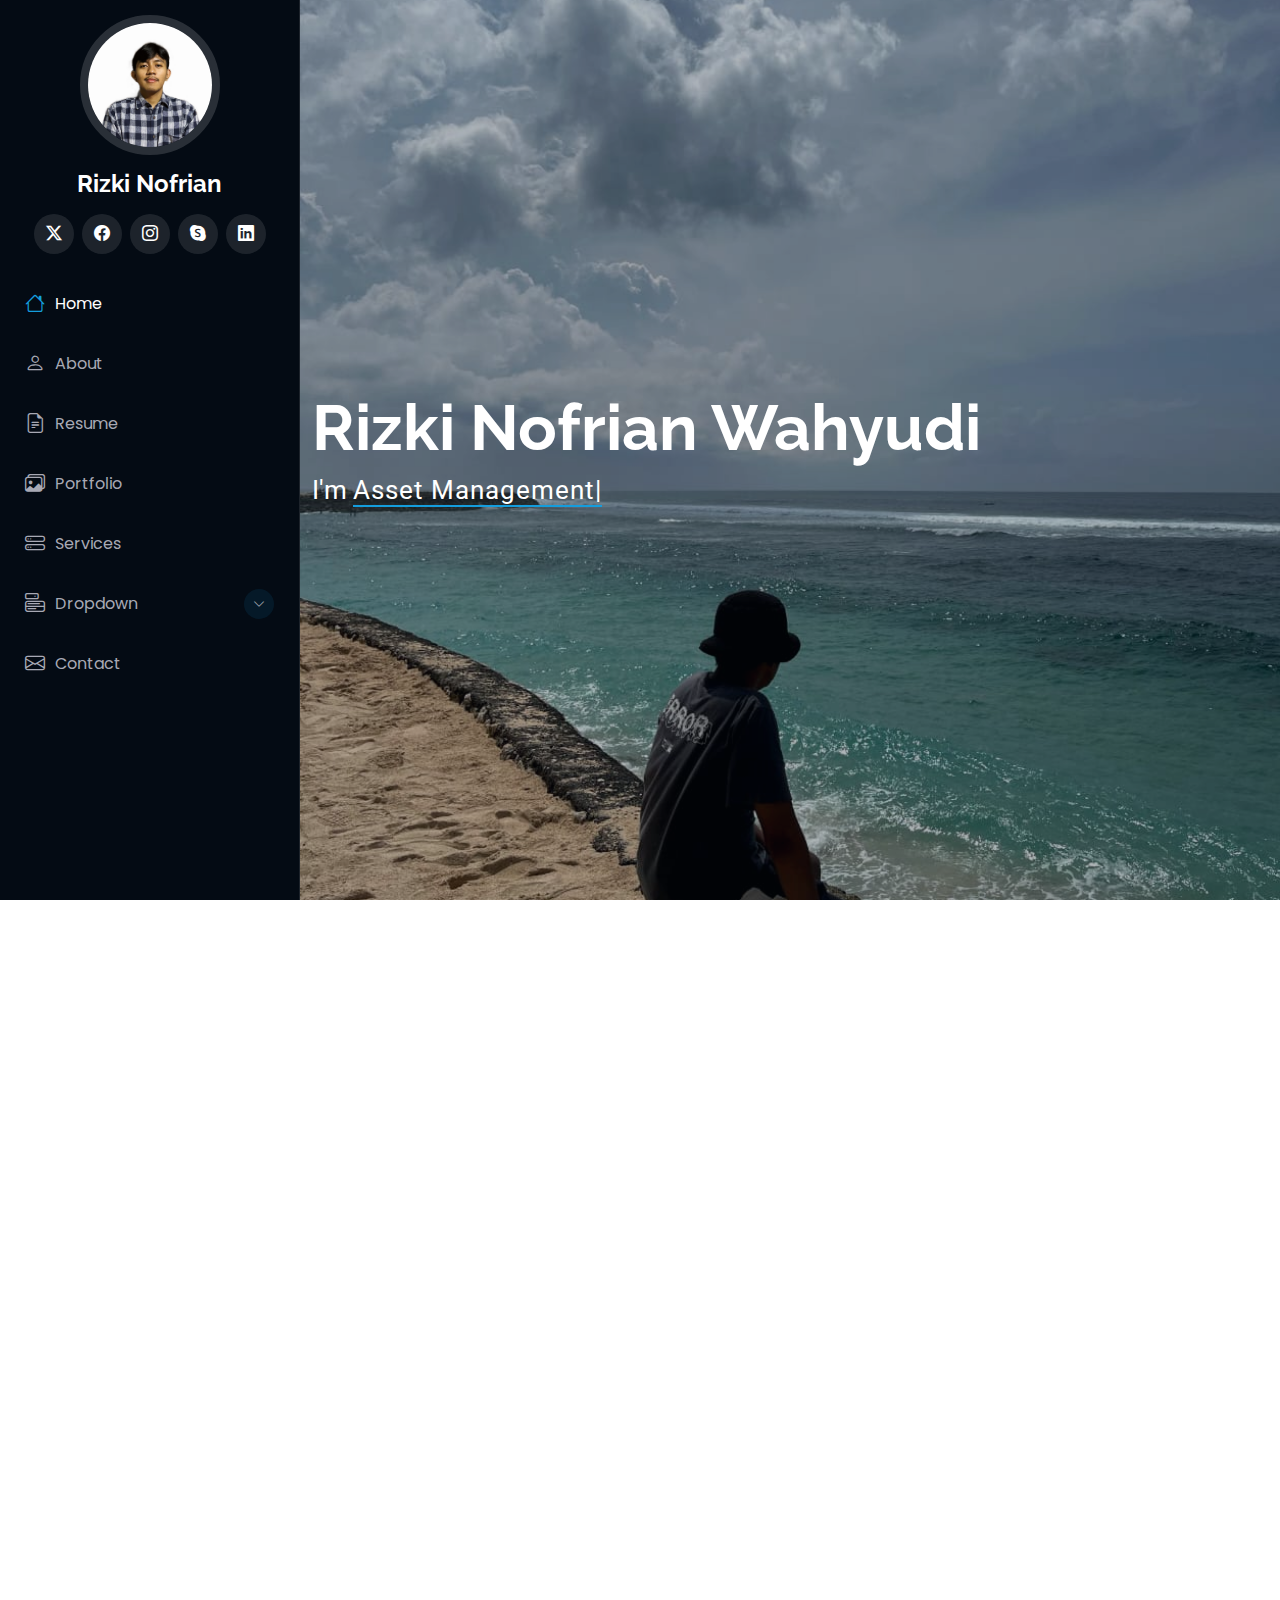
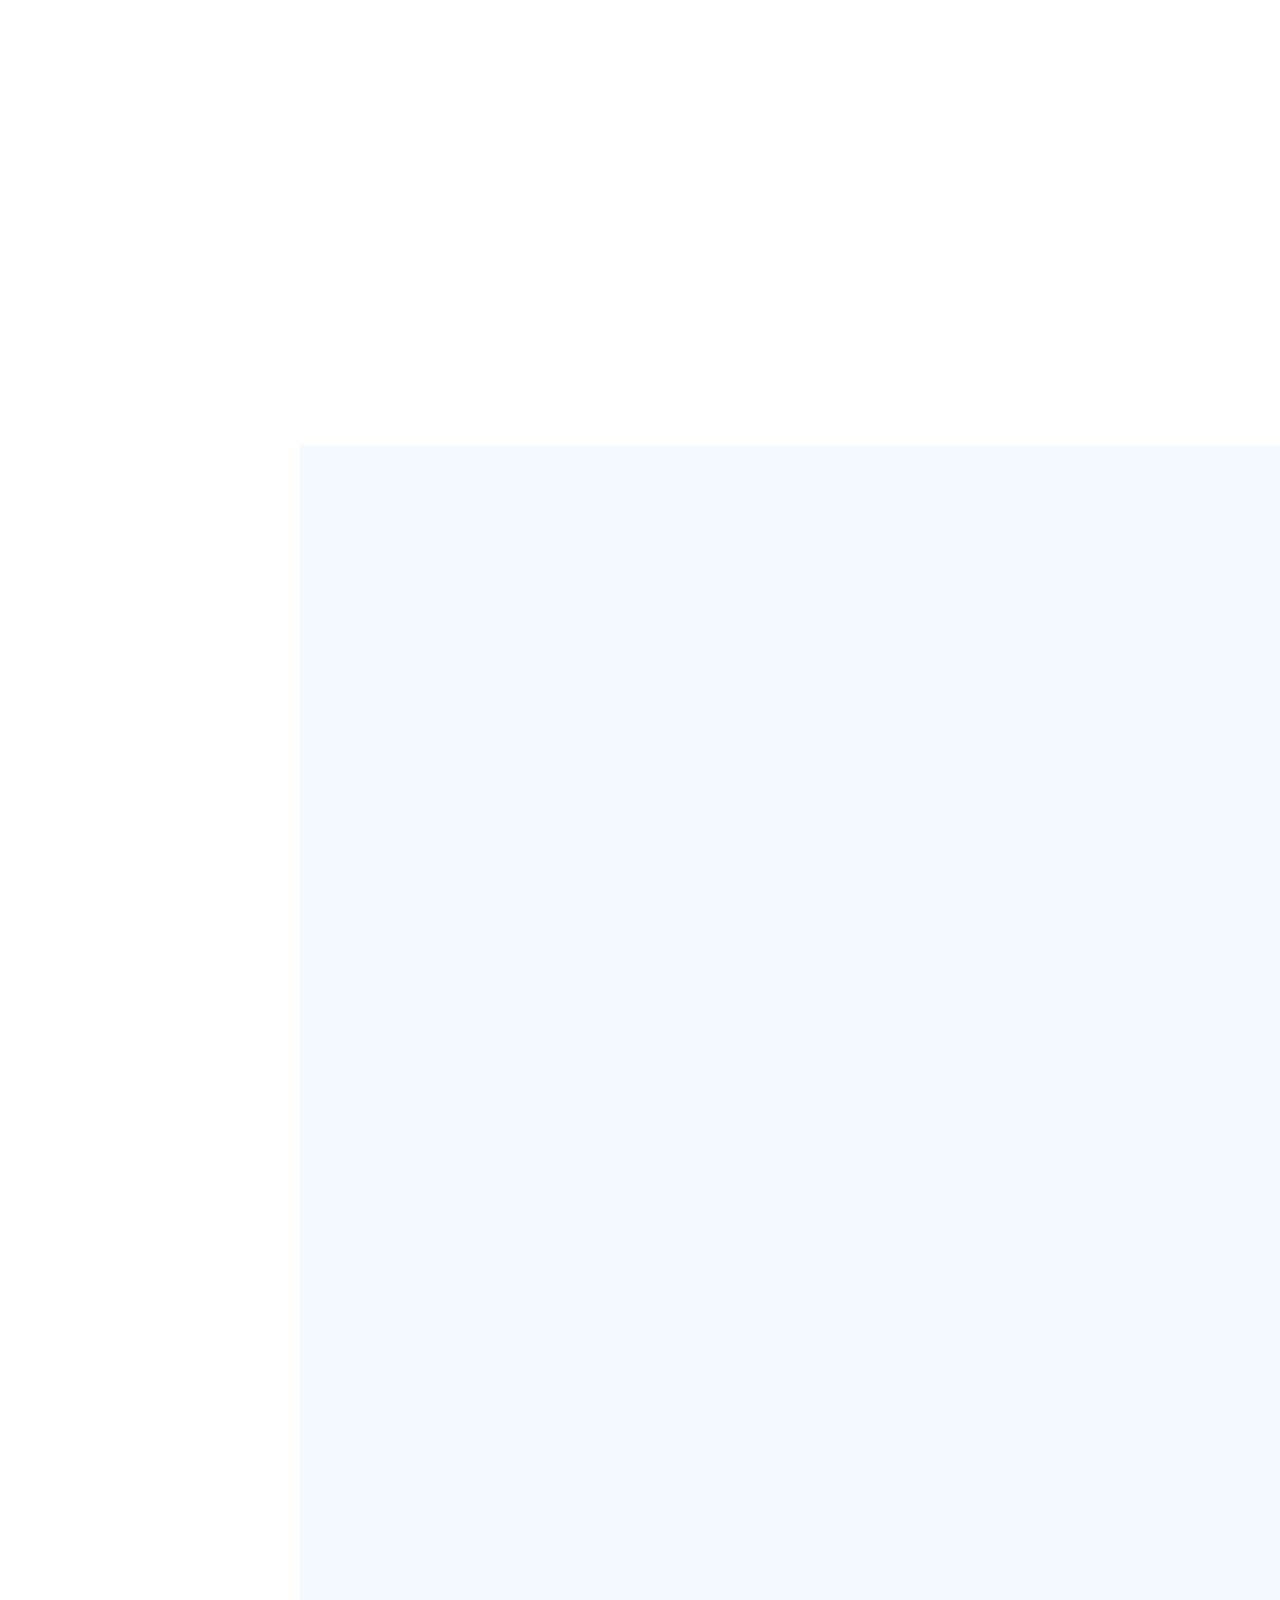
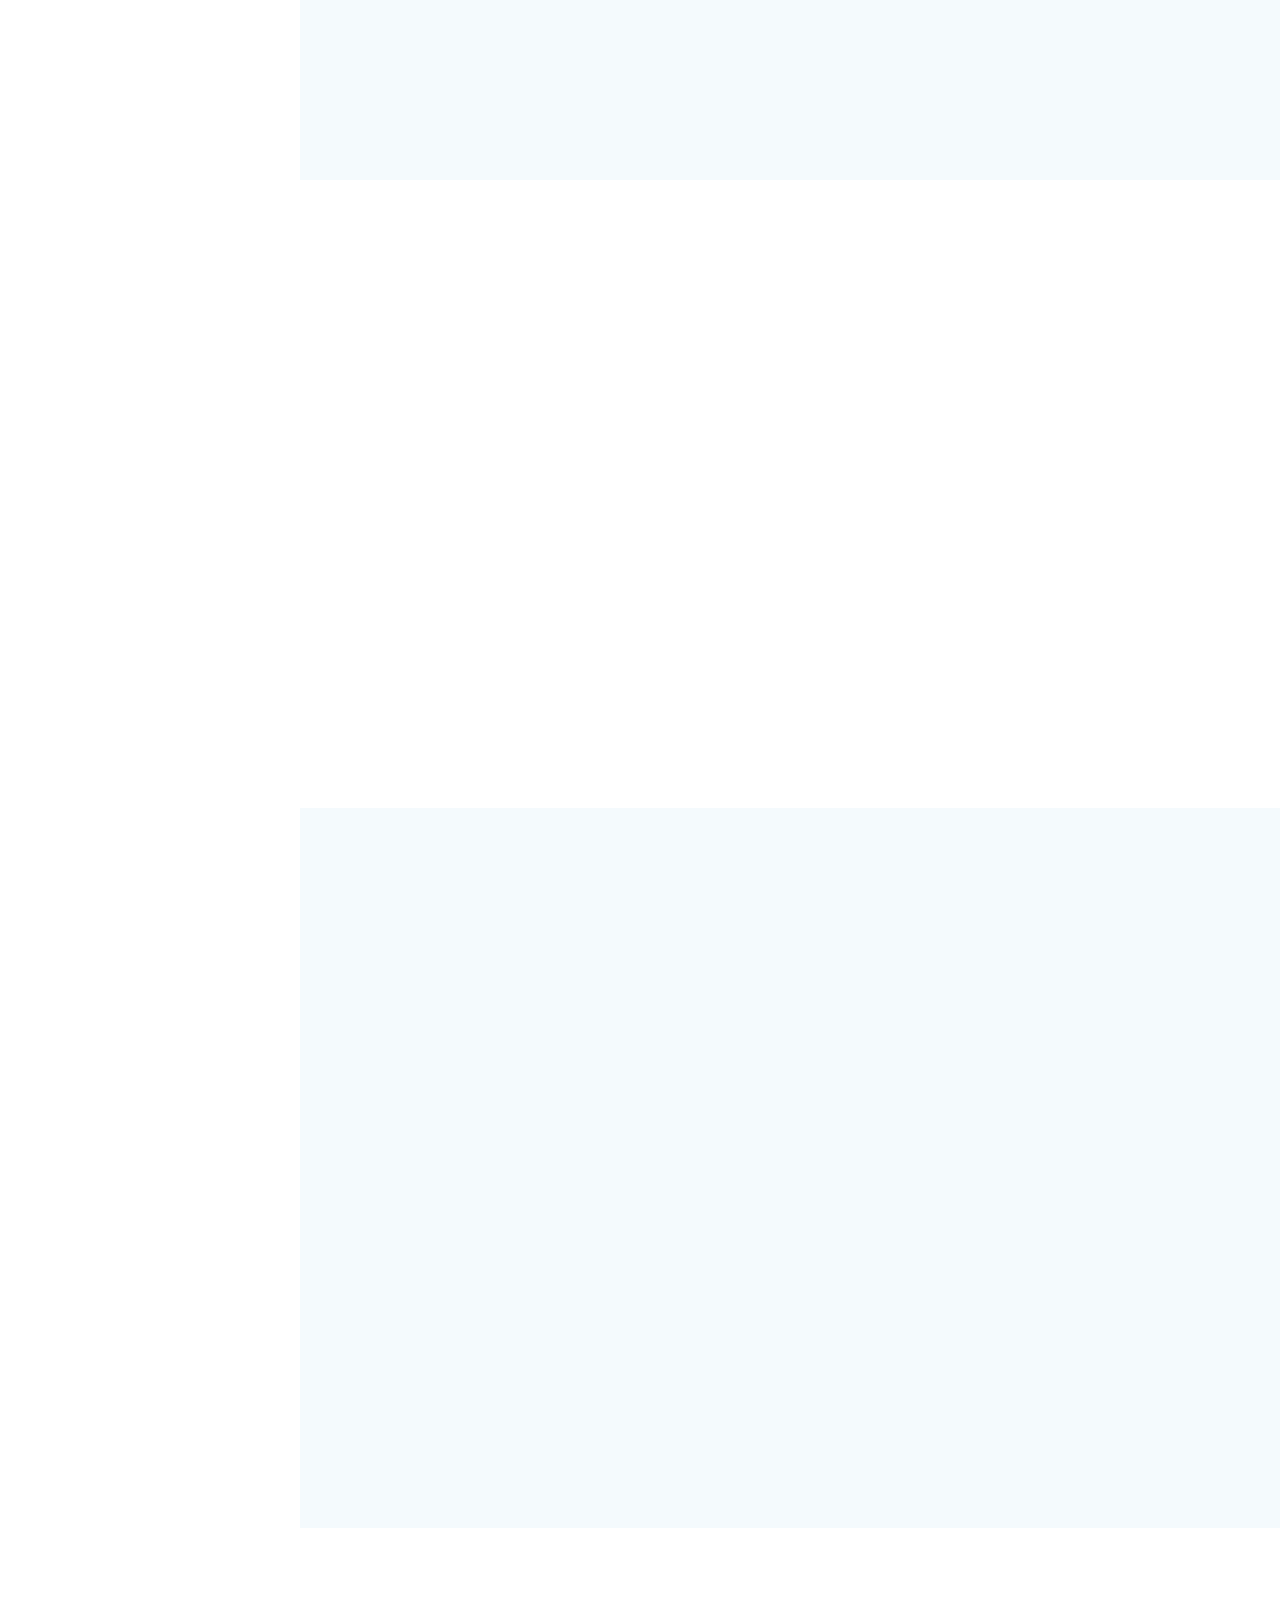
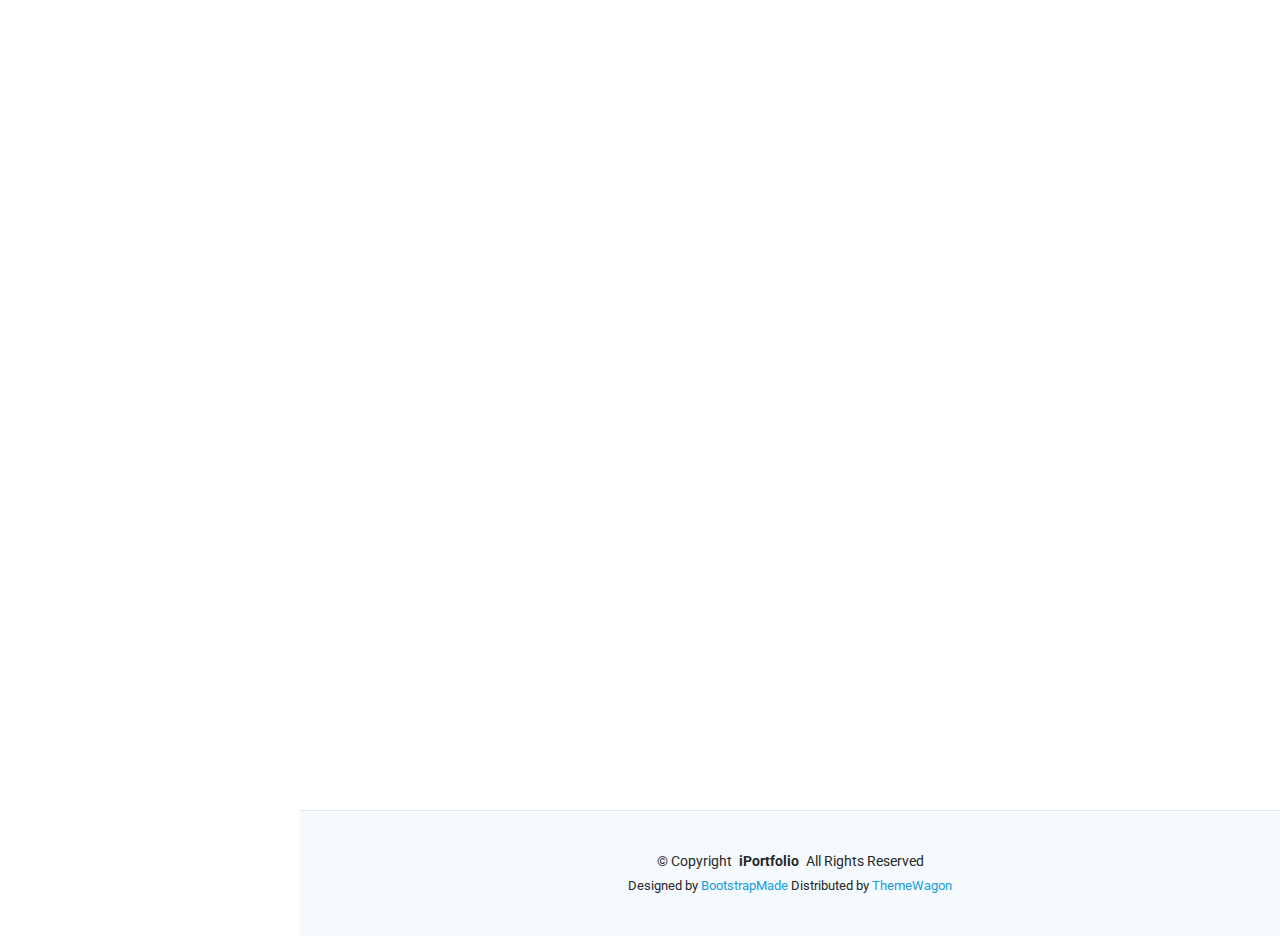
==== commit 7548e3c0: "update" ====
--- a/index.html
+++ b/index.html
@@ -4,7 +4,9 @@
 <head>
   <meta charset="utf-8">
   <meta content="width=device-width, initial-scale=1.0" name="viewport">
-  <title>Index - iPortfolio Bootstrap Template</title>
+  <title>
+    Rizki Nofrian Wahyudi
+  </title>
   <meta content="" name="description">
   <meta content="" name="keywords">
 
@@ -48,7 +50,9 @@
     <a href="index.html" class="logo d-flex align-items-center justify-content-center">
       <!-- Uncomment the line below if you also wish to use an image logo -->
       <!-- <img src="assets/img/logo.png" alt=""> -->
-      <h1 class="sitename">Alex Smith</h1>
+      <h1 class="sitename">
+        Rizki Nofrian
+      </h1>
     </a>
 
     <div class="social-links text-center">
--- a/assets/css/main.css
+++ b/assets/css/main.css
@@ -160,7 +160,9 @@
 .header .profile-img img {
   margin: 15px auto;
   display: block;
-  width: 120px;
+  width: 140px;
+  height: 140px;
+  object-fit: cover;
   border: 8px solid color-mix(in srgb, var(--default-color), transparent 85%);
 }
 
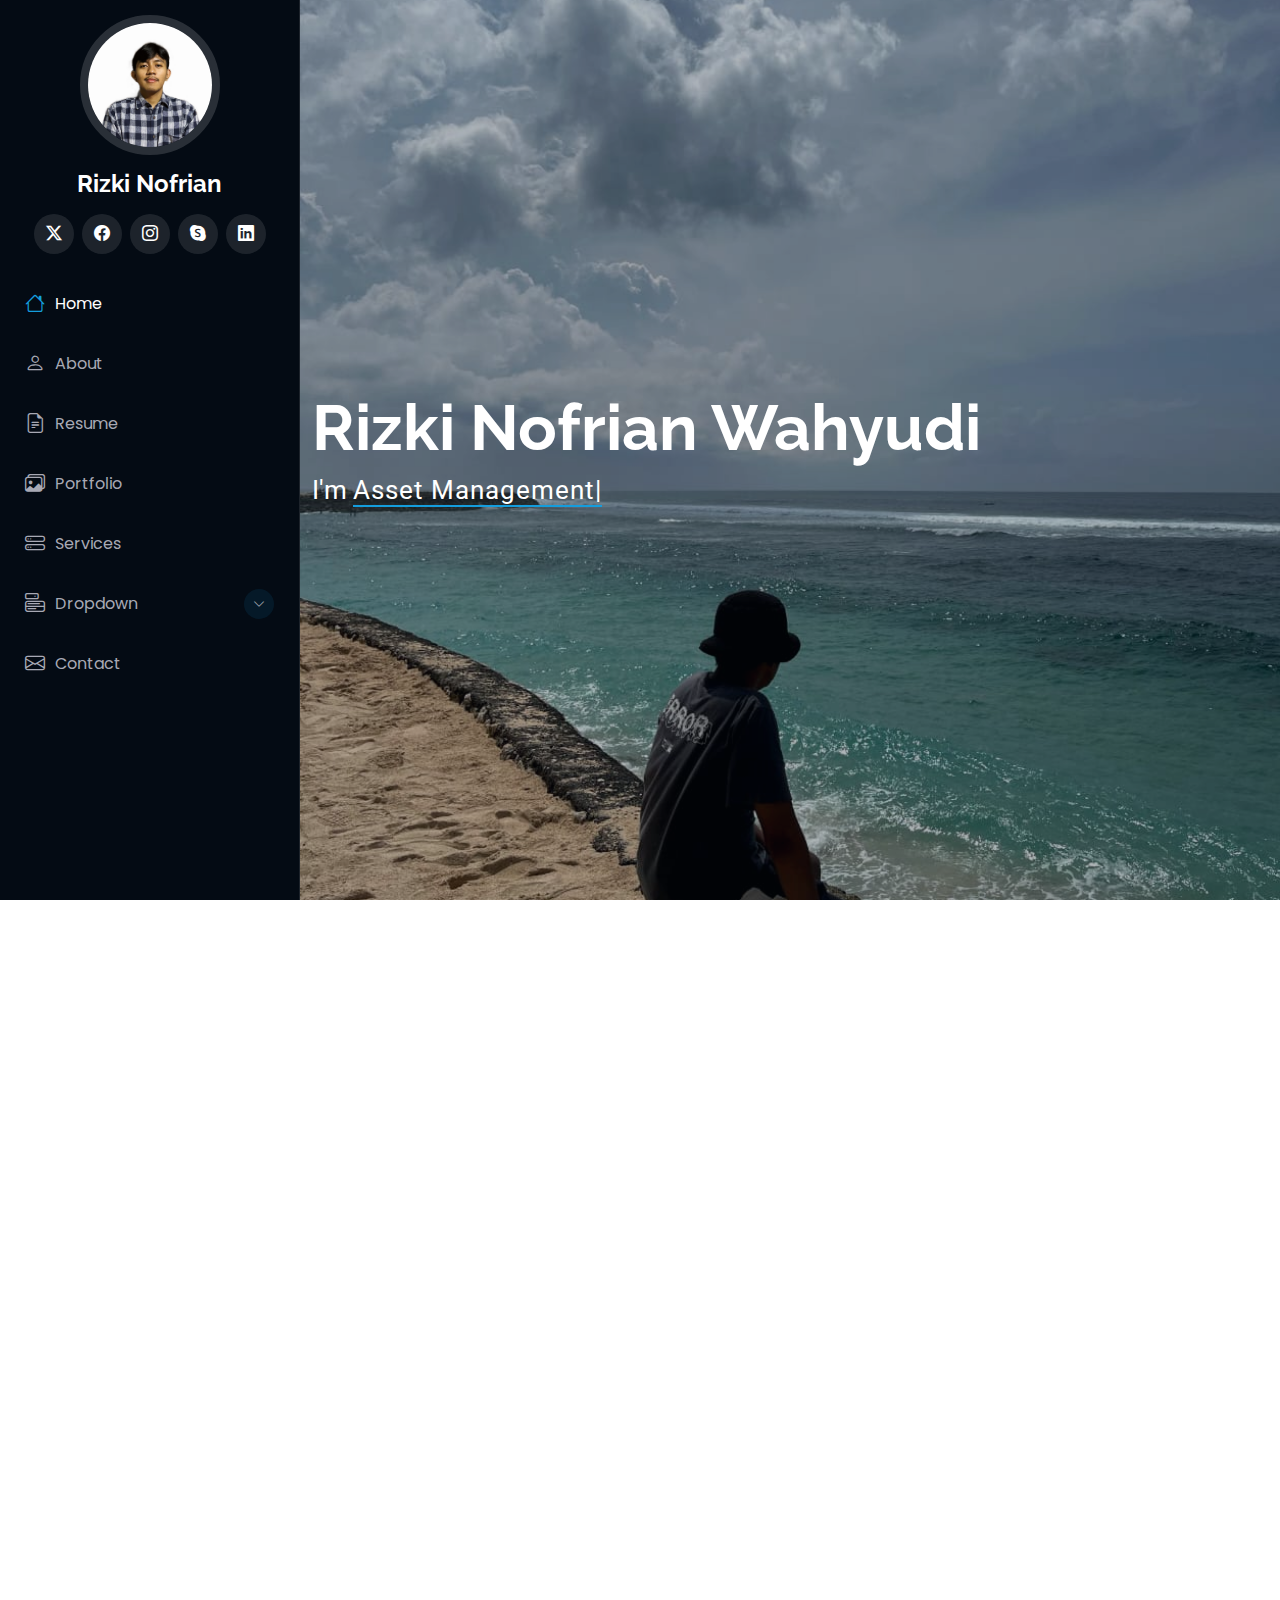
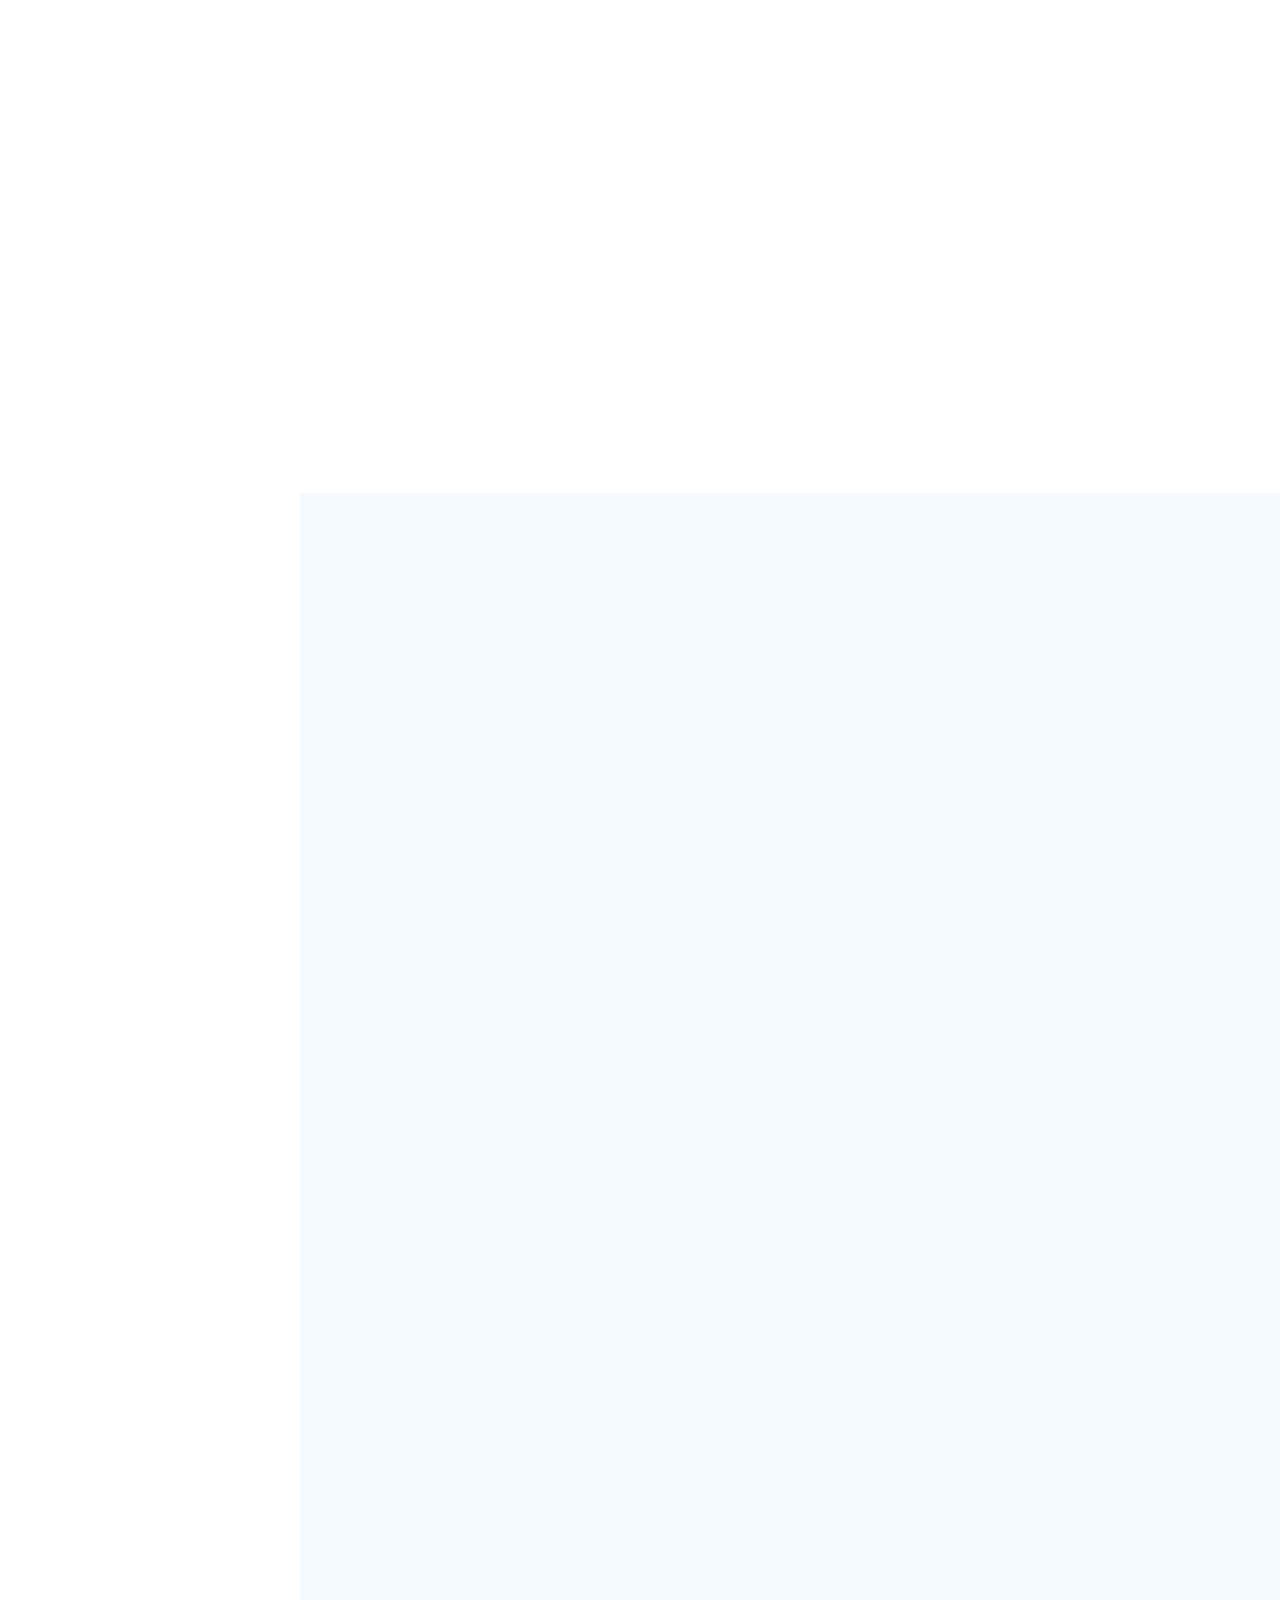
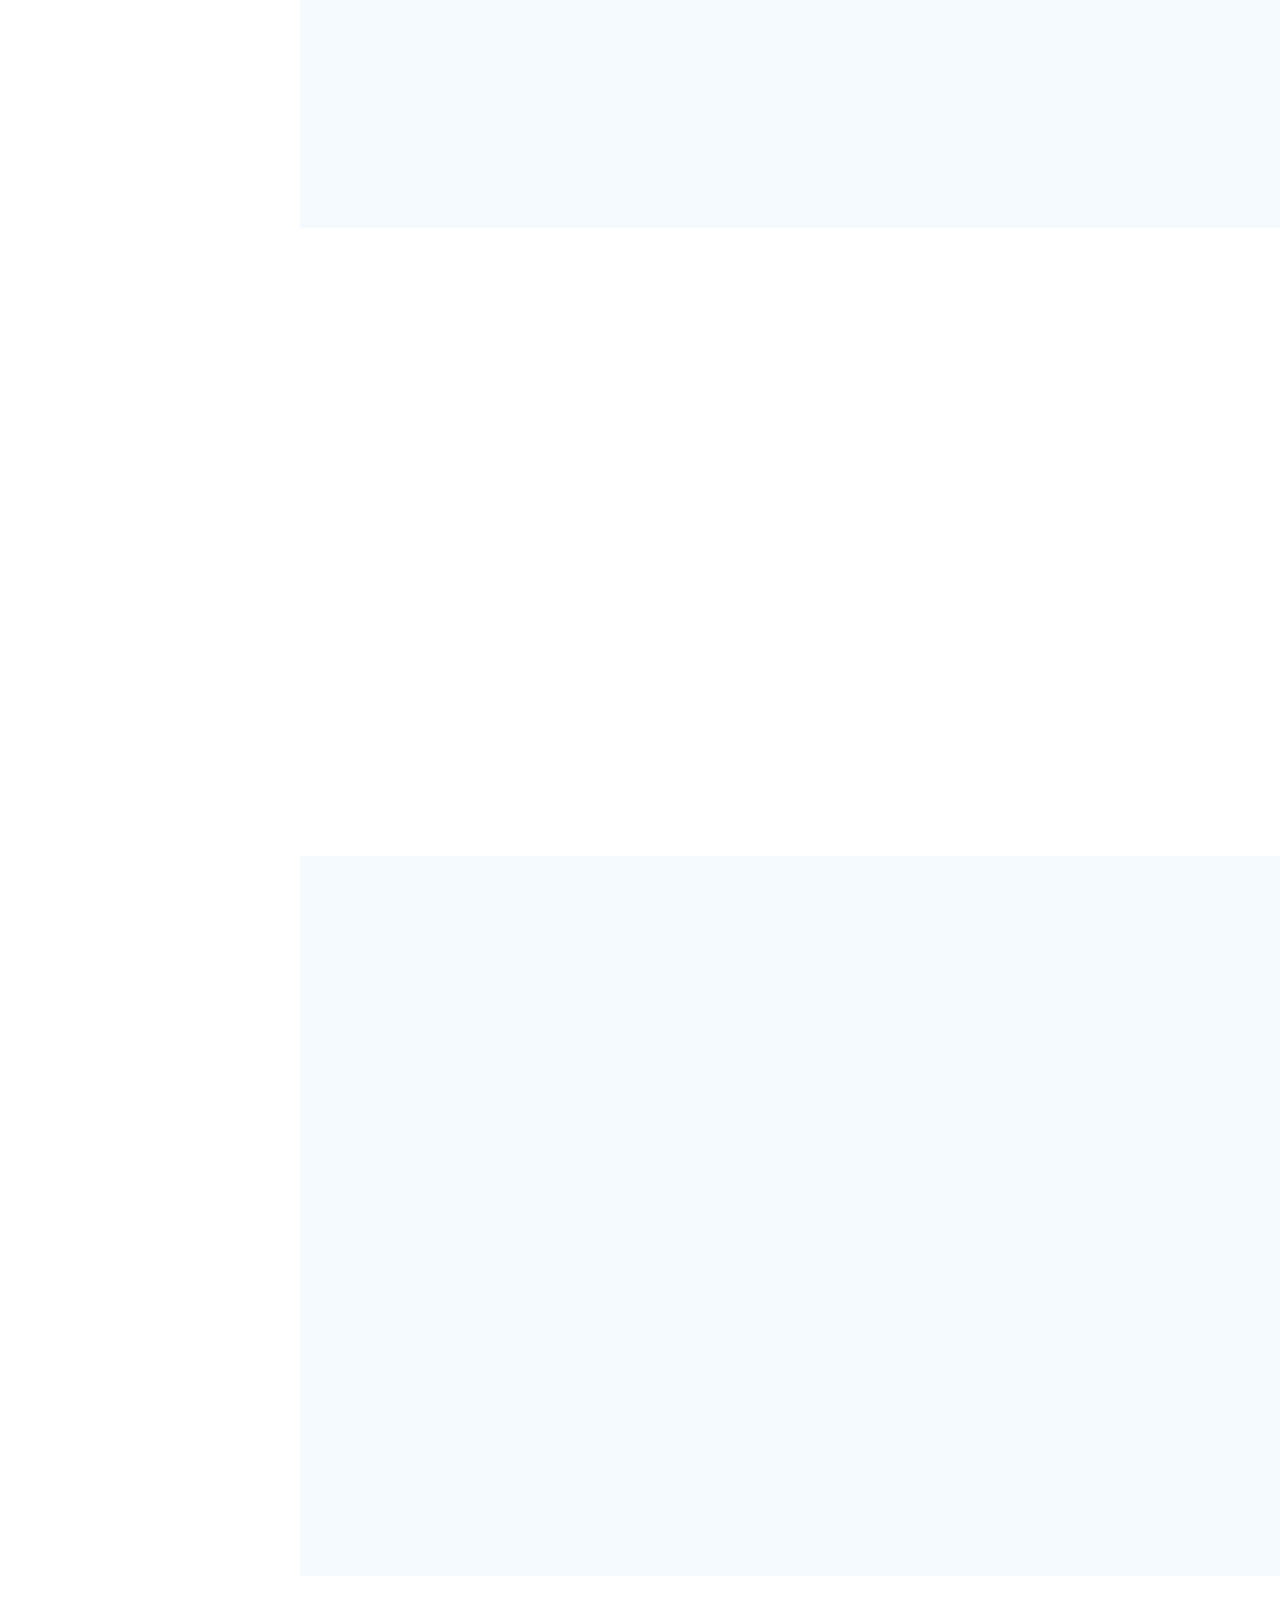
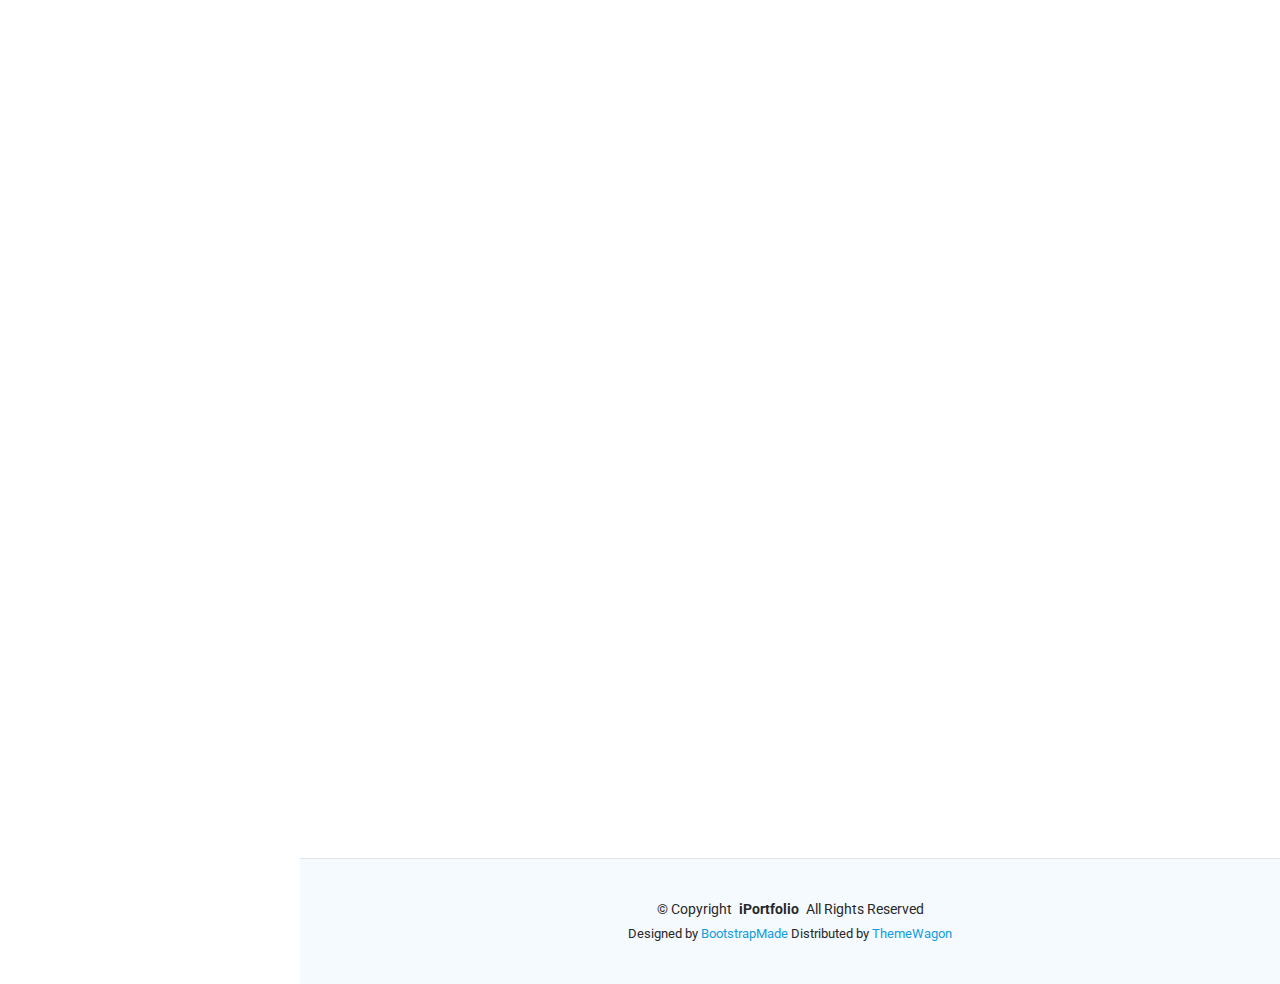
==== commit 77dcc7b9: "Update About" ====
--- a/index.html
+++ b/index.html
@@ -115,7 +115,9 @@
       <!-- Section Title -->
       <div class="container section-title" data-aos="fade-up">
         <h2>About</h2>
-        <p>Magnam dolores commodi suscipit. Necessitatibus eius consequatur ex aliquid fuga eum quidem. Sit sint consectetur velit. Quisquam quos quisquam cupiditate. Et nemo qui impedit suscipit alias ea. Quia fugiat sit in iste officiis commodi quidem hic quas.</p>
+        <p>
+          I am a graduate of Informatics Engineering from Tarumanagara University, class of 2023. I possess knowledge and skills in data analysis and website development. I amhighly motivated, constantly striving for self-improvement, eager to explore new things, and have a strong passionfor learning. I am proficient in using Python, Power BI, SQL, JavaScript, HTML, CSS, andMicrosoft Office (Excel, Word, PowerPoint) or Google Workspace.
+        </p>
       </div><!-- End Section Title -->
 
       <div class="container" data-aos="fade-up" data-aos-delay="100">
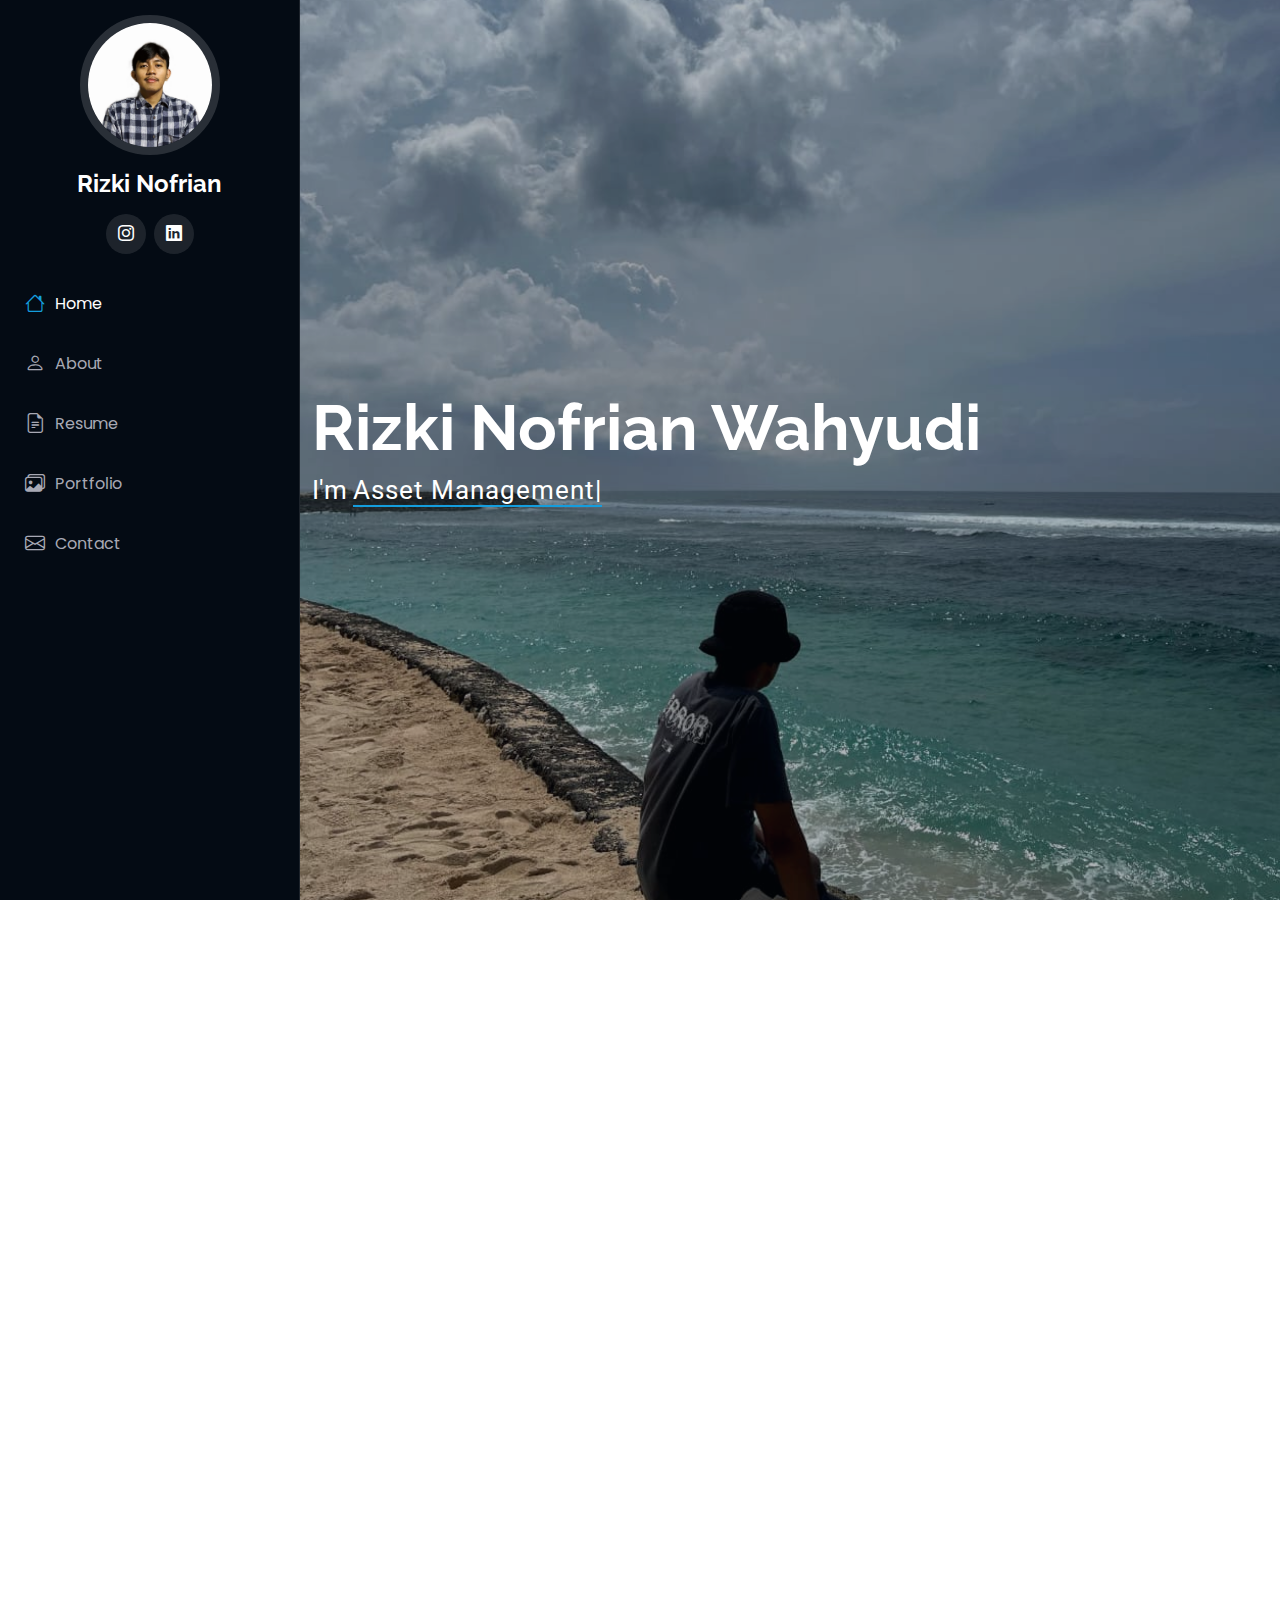
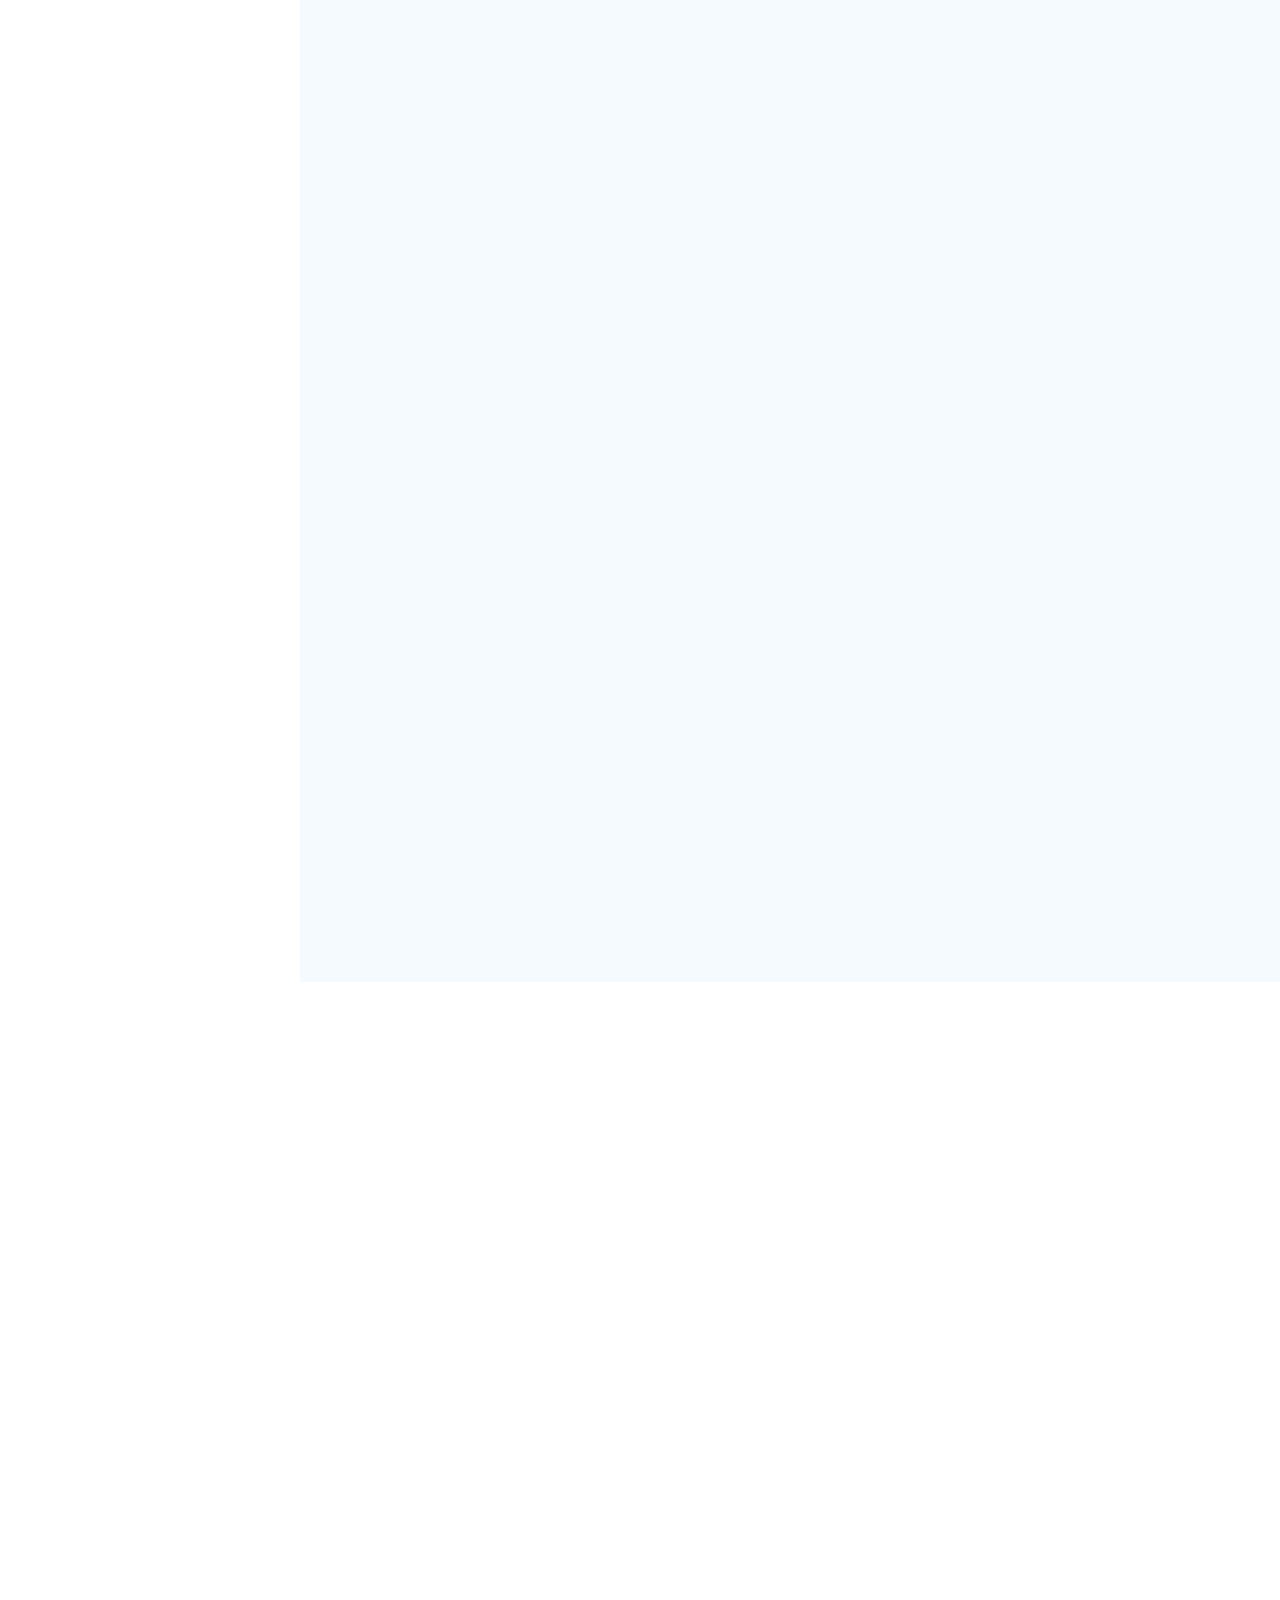
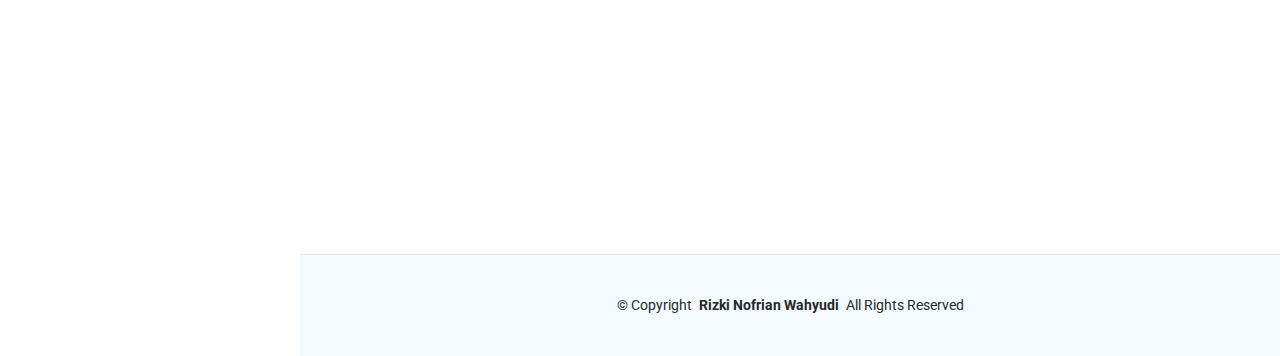
==== commit 5e5c8e4f: "update" ====
--- a/index.html
+++ b/index.html
@@ -55,12 +55,9 @@
       </h1>
     </a>
 
-    <div class="social-links text-center">
-      <a href="#" class="twitter"><i class="bi bi-twitter-x"></i></a>
-      <a href="#" class="facebook"><i class="bi bi-facebook"></i></a>
-      <a href="#" class="instagram"><i class="bi bi-instagram"></i></a>
-      <a href="#" class="google-plus"><i class="bi bi-skype"></i></a>
-      <a href="#" class="linkedin"><i class="bi bi-linkedin"></i></a>
+    <div class="social-links text-center">      
+      <a href="https://www.instagram.com/rizkiiiiu" target="_blank" class="instagram"><i class="bi bi-instagram"></i></a>
+      <a href="https://www.linkedin.com/in/rizki-nofrian-wahyudi-955b20241" class="linkedin" target="_blank"><i class="bi bi-linkedin"></i></a>
     </div>
 
     <nav id="navmenu" class="navmenu">
@@ -69,24 +66,6 @@
         <li><a href="#about"><i class="bi bi-person navicon"></i> About</a></li>
         <li><a href="#resume"><i class="bi bi-file-earmark-text navicon"></i> Resume</a></li>
         <li><a href="#portfolio"><i class="bi bi-images navicon"></i> Portfolio</a></li>
-        <li><a href="#services"><i class="bi bi-hdd-stack navicon"></i> Services</a></li>
-        <li class="dropdown"><a href="#"><i class="bi bi-menu-button navicon"></i> <span>Dropdown</span> <i class="bi bi-chevron-down toggle-dropdown"></i></a>
-          <ul>
-            <li><a href="#">Dropdown 1</a></li>
-            <li class="dropdown"><a href="#"><span>Deep Dropdown</span> <i class="bi bi-chevron-down toggle-dropdown"></i></a>
-              <ul>
-                <li><a href="#">Deep Dropdown 1</a></li>
-                <li><a href="#">Deep Dropdown 2</a></li>
-                <li><a href="#">Deep Dropdown 3</a></li>
-                <li><a href="#">Deep Dropdown 4</a></li>
-                <li><a href="#">Deep Dropdown 5</a></li>
-              </ul>
-            </li>
-            <li><a href="#">Dropdown 2</a></li>
-            <li><a href="#">Dropdown 3</a></li>
-            <li><a href="#">Dropdown 4</a></li>
-          </ul>
-        </li>
         <li><a href="#contact"><i class="bi bi-envelope navicon"></i> Contact</a></li>
       </ul>
     </nav>
@@ -124,14 +103,13 @@
 
         <div class="row gy-4 justify-content-center">
           <div class="col-lg-4">
-            <img src="assets/img/my-profile-img.jpg" class="img-fluid" alt="">
+            <img src="assets/img/hero-bg-1.jpeg" class="img-fluid" alt="">
           </div>
           <div class="col-lg-8 content">
-            <h2>UI/UX Designer &amp; Web Developer.</h2>
-            <p class="fst-italic py-3">
-              Lorem ipsum dolor sit amet, consectetur adipiscing elit, sed do eiusmod tempor incididunt ut labore et dolore
-              magna aliqua.
-            </p>
+            <div class="container section-title" data-aos="fade-up">
+              <h2>Skills</h2>
+              <p>Necessitatibus eius consequatur ex aliquid fuga eum quidem sint consectetur velit</p>
+            </div>
             <div class="row">
               <div class="col-lg-6">
                 <ul>
@@ -159,121 +137,7 @@
 
       </div>
 
-    </section><!-- /About Section -->
-
-    <!-- Stats Section -->
-    <section id="stats" class="stats section">
-
-      <div class="container" data-aos="fade-up" data-aos-delay="100">
-
-        <div class="row gy-4">
-
-          <div class="col-lg-3 col-md-6">
-            <div class="stats-item">
-              <i class="bi bi-emoji-smile"></i>
-              <span data-purecounter-start="0" data-purecounter-end="232" data-purecounter-duration="1" class="purecounter"></span>
-              <p><strong>Happy Clients</strong> <span>consequuntur quae</span></p>
-            </div>
-          </div><!-- End Stats Item -->
-
-          <div class="col-lg-3 col-md-6">
-            <div class="stats-item">
-              <i class="bi bi-journal-richtext"></i>
-              <span data-purecounter-start="0" data-purecounter-end="521" data-purecounter-duration="1" class="purecounter"></span>
-              <p><strong>Projects</strong> <span>adipisci atque cum quia aut</span></p>
-            </div>
-          </div><!-- End Stats Item -->
-
-          <div class="col-lg-3 col-md-6">
-            <div class="stats-item">
-              <i class="bi bi-headset"></i>
-              <span data-purecounter-start="0" data-purecounter-end="1453" data-purecounter-duration="1" class="purecounter"></span>
-              <p><strong>Hours Of Support</strong> <span>aut commodi quaerat</span></p>
-            </div>
-          </div><!-- End Stats Item -->
-
-          <div class="col-lg-3 col-md-6">
-            <div class="stats-item">
-              <i class="bi bi-people"></i>
-              <span data-purecounter-start="0" data-purecounter-end="32" data-purecounter-duration="1" class="purecounter"></span>
-              <p><strong>Hard Workers</strong> <span>rerum asperiores dolor</span></p>
-            </div>
-          </div><!-- End Stats Item -->
-
-        </div>
-
-      </div>
-
-    </section><!-- /Stats Section -->
-
-    <!-- Skills Section -->
-    <section id="skills" class="skills section light-background">
-
-      <!-- Section Title -->
-      <div class="container section-title" data-aos="fade-up">
-        <h2>Skills</h2>
-        <p>Necessitatibus eius consequatur ex aliquid fuga eum quidem sint consectetur velit</p>
-      </div><!-- End Section Title -->
-
-      <div class="container" data-aos="fade-up" data-aos-delay="100">
-
-        <div class="row skills-content skills-animation">
-
-          <div class="col-lg-6">
-
-            <div class="progress">
-              <span class="skill"><span>HTML</span> <i class="val">100%</i></span>
-              <div class="progress-bar-wrap">
-                <div class="progress-bar" role="progressbar" aria-valuenow="100" aria-valuemin="0" aria-valuemax="100"></div>
-              </div>
-            </div><!-- End Skills Item -->
-
-            <div class="progress">
-              <span class="skill"><span>CSS</span> <i class="val">90%</i></span>
-              <div class="progress-bar-wrap">
-                <div class="progress-bar" role="progressbar" aria-valuenow="90" aria-valuemin="0" aria-valuemax="100"></div>
-              </div>
-            </div><!-- End Skills Item -->
-
-            <div class="progress">
-              <span class="skill"><span>JavaScript</span> <i class="val">75%</i></span>
-              <div class="progress-bar-wrap">
-                <div class="progress-bar" role="progressbar" aria-valuenow="75" aria-valuemin="0" aria-valuemax="100"></div>
-              </div>
-            </div><!-- End Skills Item -->
-
-          </div>
-
-          <div class="col-lg-6">
-
-            <div class="progress">
-              <span class="skill"><span>PHP</span> <i class="val">80%</i></span>
-              <div class="progress-bar-wrap">
-                <div class="progress-bar" role="progressbar" aria-valuenow="80" aria-valuemin="0" aria-valuemax="100"></div>
-              </div>
-            </div><!-- End Skills Item -->
-
-            <div class="progress">
-              <span class="skill"><span>WordPress/CMS</span> <i class="val">90%</i></span>
-              <div class="progress-bar-wrap">
-                <div class="progress-bar" role="progressbar" aria-valuenow="90" aria-valuemin="0" aria-valuemax="100"></div>
-              </div>
-            </div><!-- End Skills Item -->
-
-            <div class="progress">
-              <span class="skill"><span>Photoshop</span> <i class="val">55%</i></span>
-              <div class="progress-bar-wrap">
-                <div class="progress-bar" role="progressbar" aria-valuenow="55" aria-valuemin="0" aria-valuemax="100"></div>
-              </div>
-            </div><!-- End Skills Item -->
-
-          </div>
-
-        </div>
-
-      </div>
-
-    </section><!-- /Skills Section -->
+    </section><!-- /About Section -->    
 
     <!-- Resume Section -->
     <section id="resume" class="resume section">
@@ -525,187 +389,7 @@
 
       </div>
 
-    </section><!-- /Portfolio Section -->
-
-    <!-- Services Section -->
-    <section id="services" class="services section">
-
-      <!-- Section Title -->
-      <div class="container section-title" data-aos="fade-up">
-        <h2>Services</h2>
-        <p>Magnam dolores commodi suscipit. Necessitatibus eius consequatur ex aliquid fuga eum quidem. Sit sint consectetur velit. Quisquam quos quisquam cupiditate. Et nemo qui impedit suscipit alias ea. Quia fugiat sit in iste officiis commodi quidem hic quas.</p>
-      </div><!-- End Section Title -->
-
-      <div class="container">
-
-        <div class="row gy-4">
-
-          <div class="col-lg-4 col-md-6 service-item d-flex" data-aos="fade-up" data-aos-delay="100">
-            <div class="icon flex-shrink-0"><i class="bi bi-briefcase"></i></div>
-            <div>
-              <h4 class="title"><a href="service-details.html" class="stretched-link">Lorem Ipsum</a></h4>
-              <p class="description">Voluptatum deleniti atque corrupti quos dolores et quas molestias excepturi sint occaecati cupiditate non provident</p>
-            </div>
-          </div>
-          <!-- End Service Item -->
-
-          <div class="col-lg-4 col-md-6 service-item d-flex" data-aos="fade-up" data-aos-delay="200">
-            <div class="icon flex-shrink-0"><i class="bi bi-card-checklist"></i></div>
-            <div>
-              <h4 class="title"><a href="service-details.html" class="stretched-link">Dolor Sitema</a></h4>
-              <p class="description">Minim veniam, quis nostrud exercitation ullamco laboris nisi ut aliquip ex ea commodo consequat tarad limino ata</p>
-            </div>
-          </div><!-- End Service Item -->
-
-          <div class="col-lg-4 col-md-6 service-item d-flex" data-aos="fade-up" data-aos-delay="300">
-            <div class="icon flex-shrink-0"><i class="bi bi-bar-chart"></i></div>
-            <div>
-              <h4 class="title"><a href="service-details.html" class="stretched-link">Sed ut perspiciatis</a></h4>
-              <p class="description">Duis aute irure dolor in reprehenderit in voluptate velit esse cillum dolore eu fugiat nulla pariatur</p>
-            </div>
-          </div><!-- End Service Item -->
-
-          <div class="col-lg-4 col-md-6 service-item d-flex" data-aos="fade-up" data-aos-delay="400">
-            <div class="icon flex-shrink-0"><i class="bi bi-binoculars"></i></div>
-            <div>
-              <h4 class="title"><a href="service-details.html" class="stretched-link">Magni Dolores</a></h4>
-              <p class="description">Excepteur sint occaecat cupidatat non proident, sunt in culpa qui officia deserunt mollit anim id est laborum</p>
-            </div>
-          </div><!-- End Service Item -->
-
-          <div class="col-lg-4 col-md-6 service-item d-flex" data-aos="fade-up" data-aos-delay="500">
-            <div class="icon flex-shrink-0"><i class="bi bi-brightness-high"></i></div>
-            <div>
-              <h4 class="title"><a href="service-details.html" class="stretched-link">Nemo Enim</a></h4>
-              <p class="description">At vero eos et accusamus et iusto odio dignissimos ducimus qui blanditiis praesentium voluptatum deleniti atque</p>
-            </div>
-          </div><!-- End Service Item -->
-
-          <div class="col-lg-4 col-md-6 service-item d-flex" data-aos="fade-up" data-aos-delay="600">
-            <div class="icon flex-shrink-0"><i class="bi bi-calendar4-week"></i></div>
-            <div>
-              <h4 class="title"><a href="service-details.html" class="stretched-link">Eiusmod Tempor</a></h4>
-              <p class="description">Et harum quidem rerum facilis est et expedita distinctio. Nam libero tempore, cum soluta nobis est eligendi</p>
-            </div>
-          </div><!-- End Service Item -->
-
-        </div>
-
-      </div>
-
-    </section><!-- /Services Section -->
-
-    <!-- Testimonials Section -->
-    <section id="testimonials" class="testimonials section light-background">
-
-      <!-- Section Title -->
-      <div class="container section-title" data-aos="fade-up">
-        <h2>Testimonials</h2>
-        <p>Necessitatibus eius consequatur ex aliquid fuga eum quidem sint consectetur velit</p>
-      </div><!-- End Section Title -->
-
-      <div class="container" data-aos="fade-up" data-aos-delay="100">
-
-        <div class="swiper init-swiper">
-          <script type="application/json" class="swiper-config">
-            {
-              "loop": true,
-              "speed": 600,
-              "autoplay": {
-                "delay": 5000
-              },
-              "slidesPerView": "auto",
-              "pagination": {
-                "el": ".swiper-pagination",
-                "type": "bullets",
-                "clickable": true
-              },
-              "breakpoints": {
-                "320": {
-                  "slidesPerView": 1,
-                  "spaceBetween": 40
-                },
-                "1200": {
-                  "slidesPerView": 3,
-                  "spaceBetween": 1
-                }
-              }
-            }
-          </script>
-          <div class="swiper-wrapper">
-
-            <div class="swiper-slide">
-              <div class="testimonial-item">
-                <p>
-                  <i class="bi bi-quote quote-icon-left"></i>
-                  <span>Proin iaculis purus consequat sem cure digni ssim donec porttitora entum suscipit rhoncus. Accusantium quam, ultricies eget id, aliquam eget nibh et. Maecen aliquam, risus at semper.</span>
-                  <i class="bi bi-quote quote-icon-right"></i>
-                </p>
-                <img src="assets/img/testimonials/testimonials-1.jpg" class="testimonial-img" alt="">
-                <h3>Saul Goodman</h3>
-                <h4>Ceo &amp; Founder</h4>
-              </div>
-            </div><!-- End testimonial item -->
-
-            <div class="swiper-slide">
-              <div class="testimonial-item">
-                <p>
-                  <i class="bi bi-quote quote-icon-left"></i>
-                  <span>Export tempor illum tamen malis malis eram quae irure esse labore quem cillum quid malis quorum velit fore eram velit sunt aliqua noster fugiat irure amet legam anim culpa.</span>
-                  <i class="bi bi-quote quote-icon-right"></i>
-                </p>
-                <img src="assets/img/testimonials/testimonials-2.jpg" class="testimonial-img" alt="">
-                <h3>Sara Wilsson</h3>
-                <h4>Designer</h4>
-              </div>
-            </div><!-- End testimonial item -->
-
-            <div class="swiper-slide">
-              <div class="testimonial-item">
-                <p>
-                  <i class="bi bi-quote quote-icon-left"></i>
-                  <span>Enim nisi quem export duis labore cillum quae magna enim sint quorum nulla quem veniam duis minim tempor labore quem eram duis noster aute amet eram fore quis sint minim.</span>
-                  <i class="bi bi-quote quote-icon-right"></i>
-                </p>
-                <img src="assets/img/testimonials/testimonials-3.jpg" class="testimonial-img" alt="">
-                <h3>Jena Karlis</h3>
-                <h4>Store Owner</h4>
-              </div>
-            </div><!-- End testimonial item -->
-
-            <div class="swiper-slide">
-              <div class="testimonial-item">
-                <p>
-                  <i class="bi bi-quote quote-icon-left"></i>
-                  <span>Fugiat enim eram quae cillum dolore dolor amet nulla culpa multos export minim fugiat dolor enim duis veniam ipsum anim magna sunt elit fore quem dolore labore illum veniam.</span>
-                  <i class="bi bi-quote quote-icon-right"></i>
-                </p>
-                <img src="assets/img/testimonials/testimonials-4.jpg" class="testimonial-img" alt="">
-                <h3>Matt Brandon</h3>
-                <h4>Freelancer</h4>
-              </div>
-            </div><!-- End testimonial item -->
-
-            <div class="swiper-slide">
-              <div class="testimonial-item">
-                <p>
-                  <i class="bi bi-quote quote-icon-left"></i>
-                  <span>Quis quorum aliqua sint quem legam fore sunt eram irure aliqua veniam tempor noster veniam sunt culpa nulla illum cillum fugiat legam esse veniam culpa fore nisi cillum quid.</span>
-                  <i class="bi bi-quote quote-icon-right"></i>
-                </p>
-                <img src="assets/img/testimonials/testimonials-5.jpg" class="testimonial-img" alt="">
-                <h3>John Larson</h3>
-                <h4>Entrepreneur</h4>
-              </div>
-            </div><!-- End testimonial item -->
-
-          </div>
-          <div class="swiper-pagination"></div>
-        </div>
-
-      </div>
-
-    </section><!-- /Testimonials Section -->
+    </section><!-- /Portfolio Section -->    
 
     <!-- Contact Section -->
     <section id="contact" class="contact section">
@@ -746,8 +430,6 @@
                   <p>info@example.com</p>
                 </div>
               </div><!-- End Info Item -->
-
-              <iframe src="https://www.google.com/maps/embed?pb=!1m14!1m8!1m3!1d48389.78314118045!2d-74.006138!3d40.710059!3m2!1i1024!2i768!4f13.1!3m3!1m2!1s0x89c25a22a3bda30d%3A0xb89d1fe6bc499443!2sDowntown%20Conference%20Center!5e0!3m2!1sen!2sus!4v1676961268712!5m2!1sen!2sus" frameborder="0" style="border:0; width: 100%; height: 270px;" allowfullscreen="" loading="lazy" referrerpolicy="no-referrer-when-downgrade"></iframe>
             </div>
           </div>
 
@@ -799,14 +481,7 @@
 
     <div class="container">
       <div class="copyright text-center ">
-        <p>© <span>Copyright</span> <strong class="px-1 sitename">iPortfolio</strong> <span>All Rights Reserved</span></p>
-      </div>
-      <div class="credits">
-        <!-- All the links in the footer should remain intact. -->
-        <!-- You can delete the links only if you've purchased the pro version. -->
-        <!-- Licensing information: https://bootstrapmade.com/license/ -->
-        <!-- Purchase the pro version with working PHP/AJAX contact form: [buy-url] -->
-        Designed by <a href="https://bootstrapmade.com/">BootstrapMade</a> Distributed by <a href="https://themewagon.com">ThemeWagon</a>
+        <p>© <span>Copyright</span> <strong class="px-1 sitename">Rizki Nofrian Wahyudi</strong> <span>All Rights Reserved</span></p>
       </div>
     </div>
 
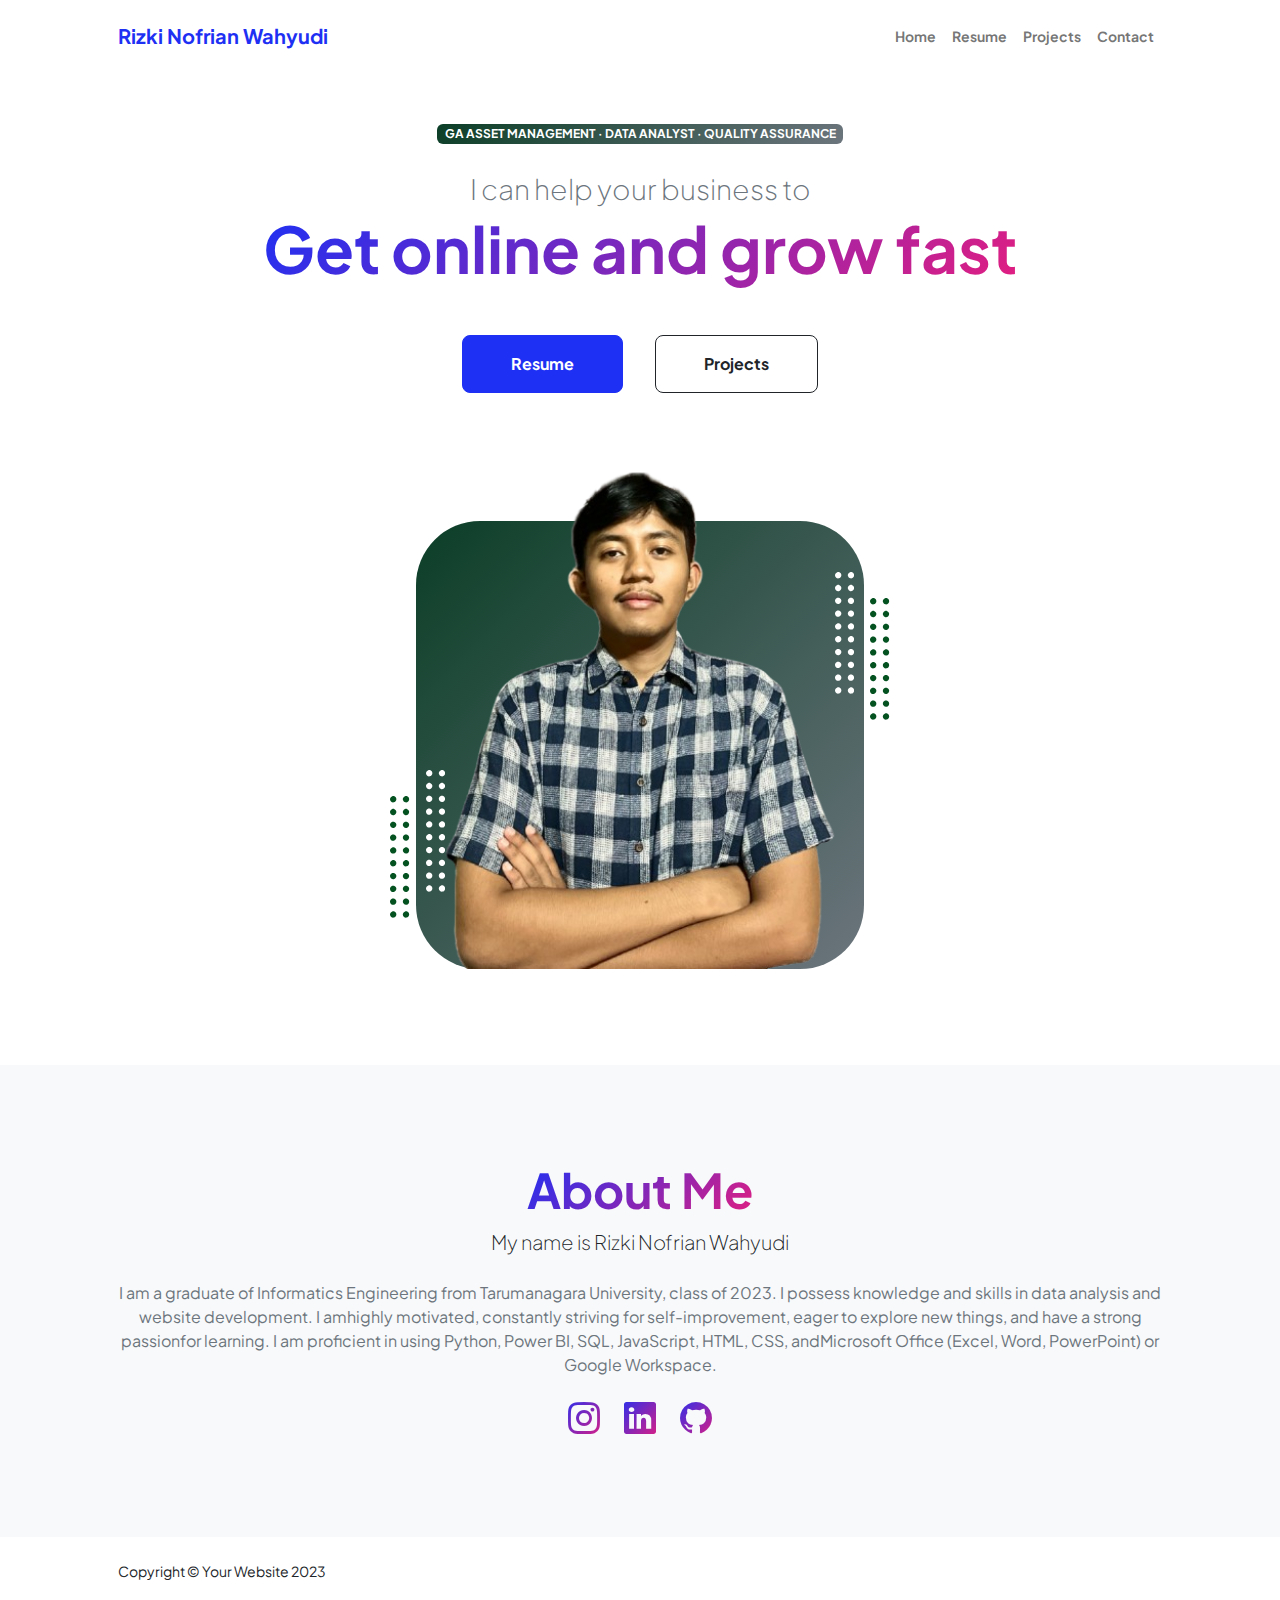
==== commit 5cfe397f: "update" ====
--- a/index.html
+++ b/index.html
@@ -1,513 +1,231 @@
 <!DOCTYPE html>
 <html lang="en">
-
-<head>
-  <meta charset="utf-8">
-  <meta content="width=device-width, initial-scale=1.0" name="viewport">
-  <title>
-    Rizki Nofrian Wahyudi
-  </title>
-  <meta content="" name="description">
-  <meta content="" name="keywords">
-
-  <!-- Favicons -->
-  <link href="assets/img/favicon.png" rel="icon">
-  <link href="assets/img/apple-touch-icon.png" rel="apple-touch-icon">
-
-  <!-- Fonts -->
-  <link href="https://fonts.googleapis.com" rel="preconnect">
-  <link href="https://fonts.gstatic.com" rel="preconnect" crossorigin>
-  <link href="https://fonts.googleapis.com/css2?family=Roboto:ital,wght@0,100;0,300;0,400;0,500;0,700;0,900;1,100;1,300;1,400;1,500;1,700;1,900&family=Poppins:ital,wght@0,100;0,200;0,300;0,400;0,500;0,600;0,700;0,800;0,900;1,100;1,200;1,300;1,400;1,500;1,600;1,700;1,800;1,900&family=Raleway:ital,wght@0,100;0,200;0,300;0,400;0,500;0,600;0,700;0,800;0,900;1,100;1,200;1,300;1,400;1,500;1,600;1,700;1,800;1,900&display=swap" rel="stylesheet">
-
-  <!-- Vendor CSS Files -->
-  <link href="assets/vendor/bootstrap/css/bootstrap.min.css" rel="stylesheet">
-  <link href="assets/vendor/bootstrap-icons/bootstrap-icons.css" rel="stylesheet">
-  <link href="assets/vendor/aos/aos.css" rel="stylesheet">
-  <link href="assets/vendor/glightbox/css/glightbox.min.css" rel="stylesheet">
-  <link href="assets/vendor/swiper/swiper-bundle.min.css" rel="stylesheet">
-
-  <!-- Main CSS File -->
-  <link href="assets/css/main.css" rel="stylesheet">
-
-  <!-- =======================================================
-  * Template Name: iPortfolio
-  * Template URL: https://bootstrapmade.com/iportfolio-bootstrap-portfolio-websites-template/
-  * Updated: Jun 29 2024 with Bootstrap v5.3.3
-  * Author: BootstrapMade.com
-  * License: https://bootstrapmade.com/license/
-  ======================================================== -->
-</head>
-
-<body class="index-page">
-
-  <header id="header" class="header dark-background d-flex flex-column">
-    <i class="header-toggle d-xl-none bi bi-list"></i>
-
-    <div class="profile-img">
-      <img src="assets/img/my-profile-img.jpg" alt="" class="img-fluid rounded-circle">
-    </div>
-
-    <a href="index.html" class="logo d-flex align-items-center justify-content-center">
-      <!-- Uncomment the line below if you also wish to use an image logo -->
-      <!-- <img src="assets/img/logo.png" alt=""> -->
-      <h1 class="sitename">
-        Rizki Nofrian
-      </h1>
-    </a>
-
-    <div class="social-links text-center">      
-      <a href="https://www.instagram.com/rizkiiiiu" target="_blank" class="instagram"><i class="bi bi-instagram"></i></a>
-      <a href="https://www.linkedin.com/in/rizki-nofrian-wahyudi-955b20241" class="linkedin" target="_blank"><i class="bi bi-linkedin"></i></a>
-    </div>
-
-    <nav id="navmenu" class="navmenu">
-      <ul>
-        <li><a href="#hero" class="active"><i class="bi bi-house navicon"></i>Home</a></li>
-        <li><a href="#about"><i class="bi bi-person navicon"></i> About</a></li>
-        <li><a href="#resume"><i class="bi bi-file-earmark-text navicon"></i> Resume</a></li>
-        <li><a href="#portfolio"><i class="bi bi-images navicon"></i> Portfolio</a></li>
-        <li><a href="#contact"><i class="bi bi-envelope navicon"></i> Contact</a></li>
-      </ul>
-    </nav>
-
-  </header>
-
-  <main class="main">
-
-    <!-- Hero Section -->
-    <section id="hero" class="hero section dark-background">
-
-      <img src="assets/img/hero-bg.jpg" alt="" data-aos="fade-in" class="">
-
-      <div class="container" data-aos="fade-up" data-aos-delay="100">
-        <h2>
-          Rizki Nofrian Wahyudi
-        </h2>
-        <p>I'm <span class="typed" data-typed-items="Asset Management, Data Analyst, Web Developer, Freelancer">Asset Management</span><span class="typed-cursor typed-cursor--blink" aria-hidden="true"></span><span class="typed-cursor typed-cursor--blink" aria-hidden="true"></span></p>
-      </div>
-
-    </section><!-- /Hero Section -->
-
-    <!-- About Section -->
-    <section id="about" class="about section">
-
-      <!-- Section Title -->
-      <div class="container section-title" data-aos="fade-up">
-        <h2>About</h2>
-        <p>
-          I am a graduate of Informatics Engineering from Tarumanagara University, class of 2023. I possess knowledge and skills in data analysis and website development. I amhighly motivated, constantly striving for self-improvement, eager to explore new things, and have a strong passionfor learning. I am proficient in using Python, Power BI, SQL, JavaScript, HTML, CSS, andMicrosoft Office (Excel, Word, PowerPoint) or Google Workspace.
-        </p>
-      </div><!-- End Section Title -->
-
-      <div class="container" data-aos="fade-up" data-aos-delay="100">
-
-        <div class="row gy-4 justify-content-center">
-          <div class="col-lg-4">
-            <img src="assets/img/hero-bg-1.jpeg" class="img-fluid" alt="">
-          </div>
-          <div class="col-lg-8 content">
-            <div class="container section-title" data-aos="fade-up">
-              <h2>Skills</h2>
-              <p>Necessitatibus eius consequatur ex aliquid fuga eum quidem sint consectetur velit</p>
+    <head>
+        <meta charset="utf-8" />
+        <meta name="viewport" content="width=device-width, initial-scale=1, shrink-to-fit=no" />
+        <meta name="description" content="" />
+        <meta name="author" content="" />
+        <title>
+          Rizki Nofrian Wahyudi - Resume
+        </title>
+        <!-- Favicon-->
+        <link rel="icon" type="image/x-icon" href="assets/favicon.ico" />
+        <!-- Custom Google font-->
+        <link rel="preconnect" href="https://fonts.googleapis.com" />
+        <link rel="preconnect" href="https://fonts.gstatic.com" crossorigin />
+        <link href="https://fonts.googleapis.com/css2?family=Plus+Jakarta+Sans:wght@100;200;300;400;500;600;700;800;900&amp;display=swap" rel="stylesheet" />
+        <!-- Bootstrap icons-->
+        <link href="https://cdn.jsdelivr.net/npm/bootstrap-icons@1.8.1/font/bootstrap-icons.css" rel="stylesheet" />
+        <!-- Core theme CSS (includes Bootstrap)-->
+        <link href="css/styles.css" rel="stylesheet" />
+        <style>
+          .profile .dots-2 svg {
+            fill: #045220;
+          }
+          .profile .dots-4 svg {
+            fill: #045220;
+          }
+        </style>
+    </head>
+    <body class="d-flex flex-column h-100">
+        <main class="flex-shrink-0">
+            <!-- Navigation-->
+            <nav class="navbar navbar-expand-lg navbar-light bg-white py-3">
+                <div class="container px-5">
+                    <a class="navbar-brand" href="index.html"><span class="fw-bolder text-primary">
+                      Rizki Nofrian Wahyudi
+                    </span></a>
+                    <button class="navbar-toggler" type="button" data-bs-toggle="collapse" data-bs-target="#navbarSupportedContent" aria-controls="navbarSupportedContent" aria-expanded="false" aria-label="Toggle navigation"><span class="navbar-toggler-icon"></span></button>
+                    <div class="collapse navbar-collapse" id="navbarSupportedContent">
+                        <ul class="navbar-nav ms-auto mb-2 mb-lg-0 small fw-bolder">
+                            <li class="nav-item"><a class="nav-link" href="index.html">Home</a></li>
+                            <li class="nav-item"><a class="nav-link" href="resume.html">Resume</a></li>
+                            <li class="nav-item"><a class="nav-link" href="projects.html">Projects</a></li>
+                            <li class="nav-item"><a class="nav-link" href="contact.html">Contact</a></li>
+                        </ul>
+                    </div>
+                </div>
+            </nav>
+            <!-- Header-->
+            <header class="py-5">
+                <div class="container px-5 pb-5">
+                    <div class="row gx-5 align-items-center">
+                        <div class="col-xxl-5">
+                            <!-- Header text content-->
+                            <div class="text-center text-xxl-start">
+                                <div class="badge bg-gradient-primary-to-secondary text-white mb-4" style="background: linear-gradient(135deg, #0b3e27 0%, #6c757d 100%)!important;"><div class="text-uppercase">GA Asset Management &middot; Data Analyst &middot; Quality Assurance</div></div>
+                                <div class="fs-3 fw-light text-muted">I can help your business to</div>
+                                <h1 class="display-3 fw-bolder mb-5"><span class="text-gradient d-inline">Get online and grow fast</span></h1>
+                                <div class="d-grid gap-3 d-sm-flex justify-content-sm-center justify-content-xxl-start mb-3">
+                                    <a class="btn btn-primary btn-lg px-5 py-3 me-sm-3 fs-6 fw-bolder" href="resume.html">Resume</a>
+                                    <a class="btn btn-outline-dark btn-lg px-5 py-3 fs-6 fw-bolder" href="projects.html">Projects</a>
+                                </div>
+                            </div>
+                        </div>
+                        <div class="col-xxl-7">
+                            <!-- Header profile picture-->
+                            <div class="d-flex justify-content-center mt-5 mt-xxl-0">
+                                <div class="profile bg-gradient-primary-to-secondary" style="background: linear-gradient(135deg, #0b3e27 0%, #6c757d 100%)!important;">
+                                    <!-- TIP: For best results, use a photo with a transparent background like the demo example below-->
+                                    <!-- Watch a tutorial on how to do this on YouTube (link)-->
+                                    <img class="profile-img" src="assets/profile.png" alt="..." />
+                                    <div class="dots-1">
+                                        <!-- SVG Dots-->
+                                        <svg version="1.1" xmlns="http://www.w3.org/2000/svg" xmlns:xlink="http://www.w3.org/1999/xlink" x="0px" y="0px" viewBox="0 0 191.6 1215.4" style="enable-background: new 0 0 191.6 1215.4" xml:space="preserve">
+                                            <g transform="translate(0.000000,1280.000000) scale(0.100000,-0.100000)">
+                                                <path d="M227.7,12788.6c-105-35-200-141-222-248c-43-206,163-412,369-369c155,32,275,190,260,339c-11,105-90,213-190,262        C383.7,12801.6,289.7,12808.6,227.7,12788.6z"></path>
+                                                <path d="M1507.7,12788.6c-151-50-253-216-222-362c25-119,136-230,254-255c194-41,395,142,375,339c-11,105-90,213-190,262        C1663.7,12801.6,1569.7,12808.6,1507.7,12788.6z"></path>
+                                                <path d="M227.7,11508.6c-105-35-200-141-222-248c-43-206,163-412,369-369c155,32,275,190,260,339c-11,105-90,213-190,262        C383.7,11521.6,289.7,11528.6,227.7,11508.6z"></path>
+                                                <path d="M1507.7,11508.6c-151-50-253-216-222-362c25-119,136-230,254-255c194-41,395,142,375,339c-11,105-90,213-190,262        C1663.7,11521.6,1569.7,11528.6,1507.7,11508.6z"></path>
+                                                <path d="M227.7,10228.6c-105-35-200-141-222-248c-43-206,163-412,369-369c155,32,275,190,260,339c-11,105-90,213-190,262        C383.7,10241.6,289.7,10248.6,227.7,10228.6z"></path>
+                                                <path d="M1507.7,10228.6c-105-35-200-141-222-248c-43-206,163-412,369-369c155,32,275,190,260,339c-11,105-90,213-190,262        C1663.7,10241.6,1569.7,10248.6,1507.7,10228.6z"></path>
+                                                <path d="M227.7,8948.6c-105-35-200-141-222-248c-43-206,163-412,369-369c155,32,275,190,260,339c-11,105-90,213-190,262        C383.7,8961.6,289.7,8968.6,227.7,8948.6z"></path>
+                                                <path d="M1507.7,8948.6c-105-35-200-141-222-248c-43-206,163-412,369-369c155,32,275,190,260,339c-11,105-90,213-190,262        C1663.7,8961.6,1569.7,8968.6,1507.7,8948.6z"></path>
+                                                <path d="M227.7,7668.6c-105-35-200-141-222-248c-43-206,163-412,369-369c155,32,275,190,260,339c-11,105-90,213-190,262        C383.7,7681.6,289.7,7688.6,227.7,7668.6z"></path>
+                                                <path d="M1507.7,7668.6c-105-35-200-141-222-248c-43-206,163-412,369-369c155,32,275,190,260,339c-11,105-90,213-190,262        C1663.7,7681.6,1569.7,7688.6,1507.7,7668.6z"></path>
+                                                <path d="M227.7,6388.6c-105-35-200-141-222-248c-43-206,163-412,369-369c155,32,275,190,260,339c-11,105-90,213-190,262        C383.7,6401.6,289.7,6408.6,227.7,6388.6z"></path>
+                                                <path d="M1507.7,6388.6c-105-35-200-141-222-248c-43-206,163-412,369-369c155,32,275,190,260,339c-11,105-90,213-190,262        C1663.7,6401.6,1569.7,6408.6,1507.7,6388.6z"></path>
+                                                <path d="M227.7,5108.6c-105-35-200-141-222-248c-43-206,163-412,369-369c155,32,275,190,260,339c-11,105-90,213-190,262        C383.7,5121.6,289.7,5128.6,227.7,5108.6z"></path>
+                                                <path d="M1507.7,5108.6c-105-35-200-141-222-248c-43-206,163-412,369-369c155,32,275,190,260,339c-11,105-90,213-190,262        C1663.7,5121.6,1569.7,5128.6,1507.7,5108.6z"></path>
+                                                <path d="M227.7,3828.6c-105-35-200-141-222-248c-43-206,163-412,369-369c155,32,275,190,260,339c-11,105-90,213-190,262        C383.7,3841.6,289.7,3848.6,227.7,3828.6z"></path>
+                                                <path d="M1507.7,3828.6c-105-35-200-141-222-248c-43-206,163-412,369-369c155,32,275,190,260,339c-11,105-90,213-190,262        C1663.7,3841.6,1569.7,3848.6,1507.7,3828.6z"></path>
+                                                <path d="M227.7,2548.6c-105-35-200-141-222-248c-43-206,163-412,369-369c155,32,275,190,260,339c-11,105-90,213-190,262        C383.7,2561.6,289.7,2568.6,227.7,2548.6z"></path>
+                                                <path d="M1507.7,2548.6c-105-35-200-141-222-248c-43-206,163-412,369-369c155,32,275,190,260,339c-11,105-90,213-190,262        C1663.7,2561.6,1569.7,2568.6,1507.7,2548.6z"></path>
+                                                <path d="M227.7,1268.6c-105-35-200-141-222-248c-43-206,163-412,369-369c155,32,275,190,260,339c-11,105-90,213-190,262        C383.7,1281.6,289.7,1288.6,227.7,1268.6z"></path>
+                                                <path d="M1507.7,1268.6c-105-35-200-141-222-248c-43-206,163-412,369-369c155,32,275,190,260,339c-11,105-90,213-190,262        C1663.7,1281.6,1569.7,1288.6,1507.7,1268.6z"></path>
+                                            </g>
+                                        </svg>
+                                        <!-- END of SVG dots-->
+                                    </div>
+                                    <div class="dots-2">
+                                        <!-- SVG Dots-->
+                                        <svg version="1.1" xmlns="http://www.w3.org/2000/svg" xmlns:xlink="http://www.w3.org/1999/xlink" x="0px" y="0px" viewBox="0 0 191.6 1215.4" style="enable-background: new 0 0 191.6 1215.4" xml:space="preserve">
+                                            <g transform="translate(0.000000,1280.000000) scale(0.100000,-0.100000)">
+                                                <path d="M227.7,12788.6c-105-35-200-141-222-248c-43-206,163-412,369-369c155,32,275,190,260,339c-11,105-90,213-190,262        C383.7,12801.6,289.7,12808.6,227.7,12788.6z"></path>
+                                                <path d="M1507.7,12788.6c-151-50-253-216-222-362c25-119,136-230,254-255c194-41,395,142,375,339c-11,105-90,213-190,262        C1663.7,12801.6,1569.7,12808.6,1507.7,12788.6z"></path>
+                                                <path d="M227.7,11508.6c-105-35-200-141-222-248c-43-206,163-412,369-369c155,32,275,190,260,339c-11,105-90,213-190,262        C383.7,11521.6,289.7,11528.6,227.7,11508.6z"></path>
+                                                <path d="M1507.7,11508.6c-151-50-253-216-222-362c25-119,136-230,254-255c194-41,395,142,375,339c-11,105-90,213-190,262        C1663.7,11521.6,1569.7,11528.6,1507.7,11508.6z"></path>
+                                                <path d="M227.7,10228.6c-105-35-200-141-222-248c-43-206,163-412,369-369c155,32,275,190,260,339c-11,105-90,213-190,262        C383.7,10241.6,289.7,10248.6,227.7,10228.6z"></path>
+                                                <path d="M1507.7,10228.6c-105-35-200-141-222-248c-43-206,163-412,369-369c155,32,275,190,260,339c-11,105-90,213-190,262        C1663.7,10241.6,1569.7,10248.6,1507.7,10228.6z"></path>
+                                                <path d="M227.7,8948.6c-105-35-200-141-222-248c-43-206,163-412,369-369c155,32,275,190,260,339c-11,105-90,213-190,262        C383.7,8961.6,289.7,8968.6,227.7,8948.6z"></path>
+                                                <path d="M1507.7,8948.6c-105-35-200-141-222-248c-43-206,163-412,369-369c155,32,275,190,260,339c-11,105-90,213-190,262        C1663.7,8961.6,1569.7,8968.6,1507.7,8948.6z"></path>
+                                                <path d="M227.7,7668.6c-105-35-200-141-222-248c-43-206,163-412,369-369c155,32,275,190,260,339c-11,105-90,213-190,262        C383.7,7681.6,289.7,7688.6,227.7,7668.6z"></path>
+                                                <path d="M1507.7,7668.6c-105-35-200-141-222-248c-43-206,163-412,369-369c155,32,275,190,260,339c-11,105-90,213-190,262        C1663.7,7681.6,1569.7,7688.6,1507.7,7668.6z"></path>
+                                                <path d="M227.7,6388.6c-105-35-200-141-222-248c-43-206,163-412,369-369c155,32,275,190,260,339c-11,105-90,213-190,262        C383.7,6401.6,289.7,6408.6,227.7,6388.6z"></path>
+                                                <path d="M1507.7,6388.6c-105-35-200-141-222-248c-43-206,163-412,369-369c155,32,275,190,260,339c-11,105-90,213-190,262        C1663.7,6401.6,1569.7,6408.6,1507.7,6388.6z"></path>
+                                                <path d="M227.7,5108.6c-105-35-200-141-222-248c-43-206,163-412,369-369c155,32,275,190,260,339c-11,105-90,213-190,262        C383.7,5121.6,289.7,5128.6,227.7,5108.6z"></path>
+                                                <path d="M1507.7,5108.6c-105-35-200-141-222-248c-43-206,163-412,369-369c155,32,275,190,260,339c-11,105-90,213-190,262        C1663.7,5121.6,1569.7,5128.6,1507.7,5108.6z"></path>
+                                                <path d="M227.7,3828.6c-105-35-200-141-222-248c-43-206,163-412,369-369c155,32,275,190,260,339c-11,105-90,213-190,262        C383.7,3841.6,289.7,3848.6,227.7,3828.6z"></path>
+                                                <path d="M1507.7,3828.6c-105-35-200-141-222-248c-43-206,163-412,369-369c155,32,275,190,260,339c-11,105-90,213-190,262        C1663.7,3841.6,1569.7,3848.6,1507.7,3828.6z"></path>
+                                                <path d="M227.7,2548.6c-105-35-200-141-222-248c-43-206,163-412,369-369c155,32,275,190,260,339c-11,105-90,213-190,262        C383.7,2561.6,289.7,2568.6,227.7,2548.6z"></path>
+                                                <path d="M1507.7,2548.6c-105-35-200-141-222-248c-43-206,163-412,369-369c155,32,275,190,260,339c-11,105-90,213-190,262        C1663.7,2561.6,1569.7,2568.6,1507.7,2548.6z"></path>
+                                                <path d="M227.7,1268.6c-105-35-200-141-222-248c-43-206,163-412,369-369c155,32,275,190,260,339c-11,105-90,213-190,262        C383.7,1281.6,289.7,1288.6,227.7,1268.6z"></path>
+                                                <path d="M1507.7,1268.6c-105-35-200-141-222-248c-43-206,163-412,369-369c155,32,275,190,260,339c-11,105-90,213-190,262        C1663.7,1281.6,1569.7,1288.6,1507.7,1268.6z"></path>
+                                            </g>
+                                        </svg>
+                                        <!-- END of SVG dots-->
+                                    </div>
+                                    <div class="dots-3">
+                                        <!-- SVG Dots-->
+                                        <svg version="1.1" xmlns="http://www.w3.org/2000/svg" xmlns:xlink="http://www.w3.org/1999/xlink" x="0px" y="0px" viewBox="0 0 191.6 1215.4" style="enable-background: new 0 0 191.6 1215.4" xml:space="preserve">
+                                            <g transform="translate(0.000000,1280.000000) scale(0.100000,-0.100000)">
+                                                <path d="M227.7,12788.6c-105-35-200-141-222-248c-43-206,163-412,369-369c155,32,275,190,260,339c-11,105-90,213-190,262        C383.7,12801.6,289.7,12808.6,227.7,12788.6z"></path>
+                                                <path d="M1507.7,12788.6c-151-50-253-216-222-362c25-119,136-230,254-255c194-41,395,142,375,339c-11,105-90,213-190,262        C1663.7,12801.6,1569.7,12808.6,1507.7,12788.6z"></path>
+                                                <path d="M227.7,11508.6c-105-35-200-141-222-248c-43-206,163-412,369-369c155,32,275,190,260,339c-11,105-90,213-190,262        C383.7,11521.6,289.7,11528.6,227.7,11508.6z"></path>
+                                                <path d="M1507.7,11508.6c-151-50-253-216-222-362c25-119,136-230,254-255c194-41,395,142,375,339c-11,105-90,213-190,262        C1663.7,11521.6,1569.7,11528.6,1507.7,11508.6z"></path>
+                                                <path d="M227.7,10228.6c-105-35-200-141-222-248c-43-206,163-412,369-369c155,32,275,190,260,339c-11,105-90,213-190,262        C383.7,10241.6,289.7,10248.6,227.7,10228.6z"></path>
+                                                <path d="M1507.7,10228.6c-105-35-200-141-222-248c-43-206,163-412,369-369c155,32,275,190,260,339c-11,105-90,213-190,262        C1663.7,10241.6,1569.7,10248.6,1507.7,10228.6z"></path>
+                                                <path d="M227.7,8948.6c-105-35-200-141-222-248c-43-206,163-412,369-369c155,32,275,190,260,339c-11,105-90,213-190,262        C383.7,8961.6,289.7,8968.6,227.7,8948.6z"></path>
+                                                <path d="M1507.7,8948.6c-105-35-200-141-222-248c-43-206,163-412,369-369c155,32,275,190,260,339c-11,105-90,213-190,262        C1663.7,8961.6,1569.7,8968.6,1507.7,8948.6z"></path>
+                                                <path d="M227.7,7668.6c-105-35-200-141-222-248c-43-206,163-412,369-369c155,32,275,190,260,339c-11,105-90,213-190,262        C383.7,7681.6,289.7,7688.6,227.7,7668.6z"></path>
+                                                <path d="M1507.7,7668.6c-105-35-200-141-222-248c-43-206,163-412,369-369c155,32,275,190,260,339c-11,105-90,213-190,262        C1663.7,7681.6,1569.7,7688.6,1507.7,7668.6z"></path>
+                                                <path d="M227.7,6388.6c-105-35-200-141-222-248c-43-206,163-412,369-369c155,32,275,190,260,339c-11,105-90,213-190,262        C383.7,6401.6,289.7,6408.6,227.7,6388.6z"></path>
+                                                <path d="M1507.7,6388.6c-105-35-200-141-222-248c-43-206,163-412,369-369c155,32,275,190,260,339c-11,105-90,213-190,262        C1663.7,6401.6,1569.7,6408.6,1507.7,6388.6z"></path>
+                                                <path d="M227.7,5108.6c-105-35-200-141-222-248c-43-206,163-412,369-369c155,32,275,190,260,339c-11,105-90,213-190,262        C383.7,5121.6,289.7,5128.6,227.7,5108.6z"></path>
+                                                <path d="M1507.7,5108.6c-105-35-200-141-222-248c-43-206,163-412,369-369c155,32,275,190,260,339c-11,105-90,213-190,262        C1663.7,5121.6,1569.7,5128.6,1507.7,5108.6z"></path>
+                                                <path d="M227.7,3828.6c-105-35-200-141-222-248c-43-206,163-412,369-369c155,32,275,190,260,339c-11,105-90,213-190,262        C383.7,3841.6,289.7,3848.6,227.7,3828.6z"></path>
+                                                <path d="M1507.7,3828.6c-105-35-200-141-222-248c-43-206,163-412,369-369c155,32,275,190,260,339c-11,105-90,213-190,262        C1663.7,3841.6,1569.7,3848.6,1507.7,3828.6z"></path>
+                                                <path d="M227.7,2548.6c-105-35-200-141-222-248c-43-206,163-412,369-369c155,32,275,190,260,339c-11,105-90,213-190,262        C383.7,2561.6,289.7,2568.6,227.7,2548.6z"></path>
+                                                <path d="M1507.7,2548.6c-105-35-200-141-222-248c-43-206,163-412,369-369c155,32,275,190,260,339c-11,105-90,213-190,262        C1663.7,2561.6,1569.7,2568.6,1507.7,2548.6z"></path>
+                                                <path d="M227.7,1268.6c-105-35-200-141-222-248c-43-206,163-412,369-369c155,32,275,190,260,339c-11,105-90,213-190,262        C383.7,1281.6,289.7,1288.6,227.7,1268.6z"></path>
+                                                <path d="M1507.7,1268.6c-105-35-200-141-222-248c-43-206,163-412,369-369c155,32,275,190,260,339c-11,105-90,213-190,262        C1663.7,1281.6,1569.7,1288.6,1507.7,1268.6z"></path>
+                                            </g>
+                                        </svg>
+                                        <!-- END of SVG dots-->
+                                    </div>
+                                    <div class="dots-4">
+                                        <!-- SVG Dots-->
+                                        <svg version="1.1" xmlns="http://www.w3.org/2000/svg" xmlns:xlink="http://www.w3.org/1999/xlink" x="0px" y="0px" viewBox="0 0 191.6 1215.4" style="enable-background: new 0 0 191.6 1215.4" xml:space="preserve">
+                                            <g transform="translate(0.000000,1280.000000) scale(0.100000,-0.100000)">
+                                                <path d="M227.7,12788.6c-105-35-200-141-222-248c-43-206,163-412,369-369c155,32,275,190,260,339c-11,105-90,213-190,262        C383.7,12801.6,289.7,12808.6,227.7,12788.6z"></path>
+                                                <path d="M1507.7,12788.6c-151-50-253-216-222-362c25-119,136-230,254-255c194-41,395,142,375,339c-11,105-90,213-190,262        C1663.7,12801.6,1569.7,12808.6,1507.7,12788.6z"></path>
+                                                <path d="M227.7,11508.6c-105-35-200-141-222-248c-43-206,163-412,369-369c155,32,275,190,260,339c-11,105-90,213-190,262        C383.7,11521.6,289.7,11528.6,227.7,11508.6z"></path>
+                                                <path d="M1507.7,11508.6c-151-50-253-216-222-362c25-119,136-230,254-255c194-41,395,142,375,339c-11,105-90,213-190,262        C1663.7,11521.6,1569.7,11528.6,1507.7,11508.6z"></path>
+                                                <path d="M227.7,10228.6c-105-35-200-141-222-248c-43-206,163-412,369-369c155,32,275,190,260,339c-11,105-90,213-190,262        C383.7,10241.6,289.7,10248.6,227.7,10228.6z"></path>
+                                                <path d="M1507.7,10228.6c-105-35-200-141-222-248c-43-206,163-412,369-369c155,32,275,190,260,339c-11,105-90,213-190,262        C1663.7,10241.6,1569.7,10248.6,1507.7,10228.6z"></path>
+                                                <path d="M227.7,8948.6c-105-35-200-141-222-248c-43-206,163-412,369-369c155,32,275,190,260,339c-11,105-90,213-190,262        C383.7,8961.6,289.7,8968.6,227.7,8948.6z"></path>
+                                                <path d="M1507.7,8948.6c-105-35-200-141-222-248c-43-206,163-412,369-369c155,32,275,190,260,339c-11,105-90,213-190,262        C1663.7,8961.6,1569.7,8968.6,1507.7,8948.6z"></path>
+                                                <path d="M227.7,7668.6c-105-35-200-141-222-248c-43-206,163-412,369-369c155,32,275,190,260,339c-11,105-90,213-190,262        C383.7,7681.6,289.7,7688.6,227.7,7668.6z"></path>
+                                                <path d="M1507.7,7668.6c-105-35-200-141-222-248c-43-206,163-412,369-369c155,32,275,190,260,339c-11,105-90,213-190,262        C1663.7,7681.6,1569.7,7688.6,1507.7,7668.6z"></path>
+                                                <path d="M227.7,6388.6c-105-35-200-141-222-248c-43-206,163-412,369-369c155,32,275,190,260,339c-11,105-90,213-190,262        C383.7,6401.6,289.7,6408.6,227.7,6388.6z"></path>
+                                                <path d="M1507.7,6388.6c-105-35-200-141-222-248c-43-206,163-412,369-369c155,32,275,190,260,339c-11,105-90,213-190,262        C1663.7,6401.6,1569.7,6408.6,1507.7,6388.6z"></path>
+                                                <path d="M227.7,5108.6c-105-35-200-141-222-248c-43-206,163-412,369-369c155,32,275,190,260,339c-11,105-90,213-190,262        C383.7,5121.6,289.7,5128.6,227.7,5108.6z"></path>
+                                                <path d="M1507.7,5108.6c-105-35-200-141-222-248c-43-206,163-412,369-369c155,32,275,190,260,339c-11,105-90,213-190,262        C1663.7,5121.6,1569.7,5128.6,1507.7,5108.6z"></path>
+                                                <path d="M227.7,3828.6c-105-35-200-141-222-248c-43-206,163-412,369-369c155,32,275,190,260,339c-11,105-90,213-190,262        C383.7,3841.6,289.7,3848.6,227.7,3828.6z"></path>
+                                                <path d="M1507.7,3828.6c-105-35-200-141-222-248c-43-206,163-412,369-369c155,32,275,190,260,339c-11,105-90,213-190,262        C1663.7,3841.6,1569.7,3848.6,1507.7,3828.6z"></path>
+                                                <path d="M227.7,2548.6c-105-35-200-141-222-248c-43-206,163-412,369-369c155,32,275,190,260,339c-11,105-90,213-190,262        C383.7,2561.6,289.7,2568.6,227.7,2548.6z"></path>
+                                                <path d="M1507.7,2548.6c-105-35-200-141-222-248c-43-206,163-412,369-369c155,32,275,190,260,339c-11,105-90,213-190,262        C1663.7,2561.6,1569.7,2568.6,1507.7,2548.6z"></path>
+                                                <path d="M227.7,1268.6c-105-35-200-141-222-248c-43-206,163-412,369-369c155,32,275,190,260,339c-11,105-90,213-190,262        C383.7,1281.6,289.7,1288.6,227.7,1268.6z"></path>
+                                                <path d="M1507.7,1268.6c-105-35-200-141-222-248c-43-206,163-412,369-369c155,32,275,190,260,339c-11,105-90,213-190,262        C1663.7,1281.6,1569.7,1288.6,1507.7,1268.6z"></path>
+                                            </g>
+                                        </svg>
+                                        <!-- END of SVG dots-->
+                                    </div>
+                                </div>
+                            </div>
+                        </div>
+                    </div>
+                </div>
+            </header>
+            <!-- About Section-->
+            <section class="bg-light py-5">
+                <div class="container px-5">
+                    <div class="row gx-5 justify-content-center">
+                        <div class="col-xxl-8">
+                            <div class="text-center my-5">
+                                <h2 class="display-5 fw-bolder"><span class="text-gradient d-inline">About Me</span></h2>
+                                <p class="lead fw-light mb-4">My name is Rizki Nofrian Wahyudi</p>
+                                <p class="text-muted">
+                                  I am a graduate of Informatics Engineering from Tarumanagara University, class of 2023. I possess knowledge and skills in data analysis and website development. I amhighly motivated, constantly striving for self-improvement, eager to explore new things, and have a strong passionfor learning. I am proficient in using Python, Power BI, SQL, JavaScript, HTML, CSS, andMicrosoft Office (Excel, Word, PowerPoint) or Google Workspace.
+                                </p>
+                                <div class="d-flex justify-content-center fs-2 gap-4">
+                                    <a class="text-gradient" href="https://www.instagram.com/rizkiiiiu/#" target="_blank"><i class="bi bi-instagram"></i></a>
+                                    <a class="text-gradient" href="https://www.linkedin.com/in/rizki-nofrian-wahyudi-955b20241/" target="_blank"><i class="bi bi-linkedin"></i></a>
+                                    <a class="text-gradient" href="https://github.com/rizkiNW123/rizkiNW123.github.io" target="_blank"><i class="bi bi-github"></i></a>
+                                </div>
+                            </div>
+                        </div>
+                    </div>
+                </div>
+            </section>
+        </main>
+        <!-- Footer-->
+        <footer class="bg-white py-4 mt-auto">
+            <div class="container px-5">
+                <div class="row align-items-center justify-content-between flex-column flex-sm-row">
+                    <div class="col-auto">
+                      <div class="small m-0">
+                        Copyright &copy; Your Website 2023
+                      </div>
+                    </div>
+                    <div class="col-auto">
+                    </div>
+                </div>
             </div>
-            <div class="row">
-              <div class="col-lg-6">
-                <ul>
-                  <li><i class="bi bi-chevron-right"></i> <strong>Birthday:</strong> <span>1 May 1995</span></li>
-                  <li><i class="bi bi-chevron-right"></i> <strong>Website:</strong> <span>www.example.com</span></li>
-                  <li><i class="bi bi-chevron-right"></i> <strong>Phone:</strong> <span>+123 456 7890</span></li>
-                  <li><i class="bi bi-chevron-right"></i> <strong>City:</strong> <span>New York, USA</span></li>
-                </ul>
-              </div>
-              <div class="col-lg-6">
-                <ul>
-                  <li><i class="bi bi-chevron-right"></i> <strong>Age:</strong> <span>30</span></li>
-                  <li><i class="bi bi-chevron-right"></i> <strong>Degree:</strong> <span>Master</span></li>
-                  <li><i class="bi bi-chevron-right"></i> <strong>Email:</strong> <span>email@example.com</span></li>
-                  <li><i class="bi bi-chevron-right"></i> <strong>Freelance:</strong> <span>Available</span></li>
-                </ul>
-              </div>
-            </div>
-            <p class="py-3">
-              Officiis eligendi itaque labore et dolorum mollitia officiis optio vero. Quisquam sunt adipisci omnis et ut. Nulla accusantium dolor incidunt officia tempore. Et eius omnis.
-              Cupiditate ut dicta maxime officiis quidem quia. Sed et consectetur qui quia repellendus itaque neque.
-            </p>
-          </div>
-        </div>
-
-      </div>
-
-    </section><!-- /About Section -->    
-
-    <!-- Resume Section -->
-    <section id="resume" class="resume section">
-
-      <!-- Section Title -->
-      <div class="container section-title" data-aos="fade-up">
-        <h2>Resume</h2>
-        <p>Magnam dolores commodi suscipit. Necessitatibus eius consequatur ex aliquid fuga eum quidem. Sit sint consectetur velit. Quisquam quos quisquam cupiditate. Et nemo qui impedit suscipit alias ea. Quia fugiat sit in iste officiis commodi quidem hic quas.</p>
-      </div><!-- End Section Title -->
-
-      <div class="container">
-
-        <div class="row">
-
-          <div class="col-lg-6" data-aos="fade-up" data-aos-delay="100">
-            <h3 class="resume-title">Sumary</h3>
-
-            <div class="resume-item pb-0">
-              <h4>Brandon Johnson</h4>
-              <p><em>Innovative and deadline-driven Graphic Designer with 3+ years of experience designing and developing user-centered digital/print marketing material from initial concept to final, polished deliverable.</em></p>
-              <ul>
-                <li>Portland par 127,Orlando, FL</li>
-                <li>(123) 456-7891</li>
-                <li>alice.barkley@example.com</li>
-              </ul>
-            </div><!-- Edn Resume Item -->
-
-            <h3 class="resume-title">Education</h3>
-            <div class="resume-item">
-              <h4>Master of Fine Arts &amp; Graphic Design</h4>
-              <h5>2015 - 2016</h5>
-              <p><em>Rochester Institute of Technology, Rochester, NY</em></p>
-              <p>Qui deserunt veniam. Et sed aliquam labore tempore sed quisquam iusto autem sit. Ea vero voluptatum qui ut dignissimos deleniti nerada porti sand markend</p>
-            </div><!-- Edn Resume Item -->
-
-            <div class="resume-item">
-              <h4>Bachelor of Fine Arts &amp; Graphic Design</h4>
-              <h5>2010 - 2014</h5>
-              <p><em>Rochester Institute of Technology, Rochester, NY</em></p>
-              <p>Quia nobis sequi est occaecati aut. Repudiandae et iusto quae reiciendis et quis Eius vel ratione eius unde vitae rerum voluptates asperiores voluptatem Earum molestiae consequatur neque etlon sader mart dila</p>
-            </div><!-- Edn Resume Item -->
-
-          </div>
-
-          <div class="col-lg-6" data-aos="fade-up" data-aos-delay="200">
-            <h3 class="resume-title">Professional Experience</h3>
-            <div class="resume-item">
-              <h4>Senior graphic design specialist</h4>
-              <h5>2019 - Present</h5>
-              <p><em>Experion, New York, NY </em></p>
-              <ul>
-                <li>Lead in the design, development, and implementation of the graphic, layout, and production communication materials</li>
-                <li>Delegate tasks to the 7 members of the design team and provide counsel on all aspects of the project. </li>
-                <li>Supervise the assessment of all graphic materials in order to ensure quality and accuracy of the design</li>
-                <li>Oversee the efficient use of production project budgets ranging from $2,000 - $25,000</li>
-              </ul>
-            </div><!-- Edn Resume Item -->
-
-            <div class="resume-item">
-              <h4>Graphic design specialist</h4>
-              <h5>2017 - 2018</h5>
-              <p><em>Stepping Stone Advertising, New York, NY</em></p>
-              <ul>
-                <li>Developed numerous marketing programs (logos, brochures,infographics, presentations, and advertisements).</li>
-                <li>Managed up to 5 projects or tasks at a given time while under pressure</li>
-                <li>Recommended and consulted with clients on the most appropriate graphic design</li>
-                <li>Created 4+ design presentations and proposals a month for clients and account managers</li>
-              </ul>
-            </div><!-- Edn Resume Item -->
-
-          </div>
-
-        </div>
-
-      </div>
-
-    </section><!-- /Resume Section -->
-
-    <!-- Portfolio Section -->
-    <section id="portfolio" class="portfolio section light-background">
-
-      <!-- Section Title -->
-      <div class="container section-title" data-aos="fade-up">
-        <h2>Portfolio</h2>
-        <p>Magnam dolores commodi suscipit. Necessitatibus eius consequatur ex aliquid fuga eum quidem. Sit sint consectetur velit. Quisquam quos quisquam cupiditate. Et nemo qui impedit suscipit alias ea. Quia fugiat sit in iste officiis commodi quidem hic quas.</p>
-      </div><!-- End Section Title -->
-
-      <div class="container">
-
-        <div class="isotope-layout" data-default-filter="*" data-layout="masonry" data-sort="original-order">
-
-          <ul class="portfolio-filters isotope-filters" data-aos="fade-up" data-aos-delay="100">
-            <li data-filter="*" class="filter-active">All</li>
-            <li data-filter=".filter-app">App</li>
-            <li data-filter=".filter-product">Product</li>
-            <li data-filter=".filter-branding">Branding</li>
-            <li data-filter=".filter-books">Books</li>
-          </ul><!-- End Portfolio Filters -->
-
-          <div class="row gy-4 isotope-container" data-aos="fade-up" data-aos-delay="200">
-
-            <div class="col-lg-4 col-md-6 portfolio-item isotope-item filter-app">
-              <div class="portfolio-content h-100">
-                <img src="assets/img/portfolio/app-1.jpg" class="img-fluid" alt="">
-                <div class="portfolio-info">
-                  <h4>App 1</h4>
-                  <p>Lorem ipsum, dolor sit amet consectetur</p>
-                  <a href="assets/img/portfolio/app-1.jpg" title="App 1" data-gallery="portfolio-gallery-app" class="glightbox preview-link"><i class="bi bi-zoom-in"></i></a>
-                  <a href="portfolio-details.html" title="More Details" class="details-link"><i class="bi bi-link-45deg"></i></a>
-                </div>
-              </div>
-            </div><!-- End Portfolio Item -->
-
-            <div class="col-lg-4 col-md-6 portfolio-item isotope-item filter-product">
-              <div class="portfolio-content h-100">
-                <img src="assets/img/portfolio/product-1.jpg" class="img-fluid" alt="">
-                <div class="portfolio-info">
-                  <h4>Product 1</h4>
-                  <p>Lorem ipsum, dolor sit amet consectetur</p>
-                  <a href="assets/img/portfolio/product-1.jpg" title="Product 1" data-gallery="portfolio-gallery-product" class="glightbox preview-link"><i class="bi bi-zoom-in"></i></a>
-                  <a href="portfolio-details.html" title="More Details" class="details-link"><i class="bi bi-link-45deg"></i></a>
-                </div>
-              </div>
-            </div><!-- End Portfolio Item -->
-
-            <div class="col-lg-4 col-md-6 portfolio-item isotope-item filter-branding">
-              <div class="portfolio-content h-100">
-                <img src="assets/img/portfolio/branding-1.jpg" class="img-fluid" alt="">
-                <div class="portfolio-info">
-                  <h4>Branding 1</h4>
-                  <p>Lorem ipsum, dolor sit amet consectetur</p>
-                  <a href="assets/img/portfolio/branding-1.jpg" title="Branding 1" data-gallery="portfolio-gallery-branding" class="glightbox preview-link"><i class="bi bi-zoom-in"></i></a>
-                  <a href="portfolio-details.html" title="More Details" class="details-link"><i class="bi bi-link-45deg"></i></a>
-                </div>
-              </div>
-            </div><!-- End Portfolio Item -->
-
-            <div class="col-lg-4 col-md-6 portfolio-item isotope-item filter-books">
-              <div class="portfolio-content h-100">
-                <img src="assets/img/portfolio/books-1.jpg" class="img-fluid" alt="">
-                <div class="portfolio-info">
-                  <h4>Books 1</h4>
-                  <p>Lorem ipsum, dolor sit amet consectetur</p>
-                  <a href="assets/img/portfolio/books-1.jpg" title="Branding 1" data-gallery="portfolio-gallery-book" class="glightbox preview-link"><i class="bi bi-zoom-in"></i></a>
-                  <a href="portfolio-details.html" title="More Details" class="details-link"><i class="bi bi-link-45deg"></i></a>
-                </div>
-              </div>
-            </div><!-- End Portfolio Item -->
-
-            <div class="col-lg-4 col-md-6 portfolio-item isotope-item filter-app">
-              <div class="portfolio-content h-100">
-                <img src="assets/img/portfolio/app-2.jpg" class="img-fluid" alt="">
-                <div class="portfolio-info">
-                  <h4>App 2</h4>
-                  <p>Lorem ipsum, dolor sit amet consectetur</p>
-                  <a href="assets/img/portfolio/app-2.jpg" title="App 2" data-gallery="portfolio-gallery-app" class="glightbox preview-link"><i class="bi bi-zoom-in"></i></a>
-                  <a href="portfolio-details.html" title="More Details" class="details-link"><i class="bi bi-link-45deg"></i></a>
-                </div>
-              </div>
-            </div><!-- End Portfolio Item -->
-
-            <div class="col-lg-4 col-md-6 portfolio-item isotope-item filter-product">
-              <div class="portfolio-content h-100">
-                <img src="assets/img/portfolio/product-2.jpg" class="img-fluid" alt="">
-                <div class="portfolio-info">
-                  <h4>Product 2</h4>
-                  <p>Lorem ipsum, dolor sit amet consectetur</p>
-                  <a href="assets/img/portfolio/product-2.jpg" title="Product 2" data-gallery="portfolio-gallery-product" class="glightbox preview-link"><i class="bi bi-zoom-in"></i></a>
-                  <a href="portfolio-details.html" title="More Details" class="details-link"><i class="bi bi-link-45deg"></i></a>
-                </div>
-              </div>
-            </div><!-- End Portfolio Item -->
-
-            <div class="col-lg-4 col-md-6 portfolio-item isotope-item filter-branding">
-              <div class="portfolio-content h-100">
-                <img src="assets/img/portfolio/branding-2.jpg" class="img-fluid" alt="">
-                <div class="portfolio-info">
-                  <h4>Branding 2</h4>
-                  <p>Lorem ipsum, dolor sit amet consectetur</p>
-                  <a href="assets/img/portfolio/branding-2.jpg" title="Branding 2" data-gallery="portfolio-gallery-branding" class="glightbox preview-link"><i class="bi bi-zoom-in"></i></a>
-                  <a href="portfolio-details.html" title="More Details" class="details-link"><i class="bi bi-link-45deg"></i></a>
-                </div>
-              </div>
-            </div><!-- End Portfolio Item -->
-
-            <div class="col-lg-4 col-md-6 portfolio-item isotope-item filter-books">
-              <div class="portfolio-content h-100">
-                <img src="assets/img/portfolio/books-2.jpg" class="img-fluid" alt="">
-                <div class="portfolio-info">
-                  <h4>Books 2</h4>
-                  <p>Lorem ipsum, dolor sit amet consectetur</p>
-                  <a href="assets/img/portfolio/books-2.jpg" title="Branding 2" data-gallery="portfolio-gallery-book" class="glightbox preview-link"><i class="bi bi-zoom-in"></i></a>
-                  <a href="portfolio-details.html" title="More Details" class="details-link"><i class="bi bi-link-45deg"></i></a>
-                </div>
-              </div>
-            </div><!-- End Portfolio Item -->
-
-            <div class="col-lg-4 col-md-6 portfolio-item isotope-item filter-app">
-              <div class="portfolio-content h-100">
-                <img src="assets/img/portfolio/app-3.jpg" class="img-fluid" alt="">
-                <div class="portfolio-info">
-                  <h4>App 3</h4>
-                  <p>Lorem ipsum, dolor sit amet consectetur</p>
-                  <a href="assets/img/portfolio/app-3.jpg" title="App 3" data-gallery="portfolio-gallery-app" class="glightbox preview-link"><i class="bi bi-zoom-in"></i></a>
-                  <a href="portfolio-details.html" title="More Details" class="details-link"><i class="bi bi-link-45deg"></i></a>
-                </div>
-              </div>
-            </div><!-- End Portfolio Item -->
-
-            <div class="col-lg-4 col-md-6 portfolio-item isotope-item filter-product">
-              <div class="portfolio-content h-100">
-                <img src="assets/img/portfolio/product-3.jpg" class="img-fluid" alt="">
-                <div class="portfolio-info">
-                  <h4>Product 3</h4>
-                  <p>Lorem ipsum, dolor sit amet consectetur</p>
-                  <a href="assets/img/portfolio/product-3.jpg" title="Product 3" data-gallery="portfolio-gallery-product" class="glightbox preview-link"><i class="bi bi-zoom-in"></i></a>
-                  <a href="portfolio-details.html" title="More Details" class="details-link"><i class="bi bi-link-45deg"></i></a>
-                </div>
-              </div>
-            </div><!-- End Portfolio Item -->
-
-            <div class="col-lg-4 col-md-6 portfolio-item isotope-item filter-branding">
-              <div class="portfolio-content h-100">
-                <img src="assets/img/portfolio/branding-3.jpg" class="img-fluid" alt="">
-                <div class="portfolio-info">
-                  <h4>Branding 3</h4>
-                  <p>Lorem ipsum, dolor sit amet consectetur</p>
-                  <a href="assets/img/portfolio/branding-3.jpg" title="Branding 2" data-gallery="portfolio-gallery-branding" class="glightbox preview-link"><i class="bi bi-zoom-in"></i></a>
-                  <a href="portfolio-details.html" title="More Details" class="details-link"><i class="bi bi-link-45deg"></i></a>
-                </div>
-              </div>
-            </div><!-- End Portfolio Item -->
-
-            <div class="col-lg-4 col-md-6 portfolio-item isotope-item filter-books">
-              <div class="portfolio-content h-100">
-                <img src="assets/img/portfolio/books-3.jpg" class="img-fluid" alt="">
-                <div class="portfolio-info">
-                  <h4>Books 3</h4>
-                  <p>Lorem ipsum, dolor sit amet consectetur</p>
-                  <a href="assets/img/portfolio/books-3.jpg" title="Branding 3" data-gallery="portfolio-gallery-book" class="glightbox preview-link"><i class="bi bi-zoom-in"></i></a>
-                  <a href="portfolio-details.html" title="More Details" class="details-link"><i class="bi bi-link-45deg"></i></a>
-                </div>
-              </div>
-            </div><!-- End Portfolio Item -->
-
-          </div><!-- End Portfolio Container -->
-
-        </div>
-
-      </div>
-
-    </section><!-- /Portfolio Section -->    
-
-    <!-- Contact Section -->
-    <section id="contact" class="contact section">
-
-      <!-- Section Title -->
-      <div class="container section-title" data-aos="fade-up">
-        <h2>Contact</h2>
-        <p>Necessitatibus eius consequatur ex aliquid fuga eum quidem sint consectetur velit</p>
-      </div><!-- End Section Title -->
-
-      <div class="container" data-aos="fade-up" data-aos-delay="100">
-
-        <div class="row gy-4">
-
-          <div class="col-lg-5">
-
-            <div class="info-wrap">
-              <div class="info-item d-flex" data-aos="fade-up" data-aos-delay="200">
-                <i class="bi bi-geo-alt flex-shrink-0"></i>
-                <div>
-                  <h3>Address</h3>
-                  <p>A108 Adam Street, New York, NY 535022</p>
-                </div>
-              </div><!-- End Info Item -->
-
-              <div class="info-item d-flex" data-aos="fade-up" data-aos-delay="300">
-                <i class="bi bi-telephone flex-shrink-0"></i>
-                <div>
-                  <h3>Call Us</h3>
-                  <p>+1 5589 55488 55</p>
-                </div>
-              </div><!-- End Info Item -->
-
-              <div class="info-item d-flex" data-aos="fade-up" data-aos-delay="400">
-                <i class="bi bi-envelope flex-shrink-0"></i>
-                <div>
-                  <h3>Email Us</h3>
-                  <p>info@example.com</p>
-                </div>
-              </div><!-- End Info Item -->
-            </div>
-          </div>
-
-          <div class="col-lg-7">
-            <form action="forms/contact.php" method="post" class="php-email-form" data-aos="fade-up" data-aos-delay="200">
-              <div class="row gy-4">
-
-                <div class="col-md-6">
-                  <label for="name-field" class="pb-2">Your Name</label>
-                  <input type="text" name="name" id="name-field" class="form-control" required="">
-                </div>
-
-                <div class="col-md-6">
-                  <label for="email-field" class="pb-2">Your Email</label>
-                  <input type="email" class="form-control" name="email" id="email-field" required="">
-                </div>
-
-                <div class="col-md-12">
-                  <label for="subject-field" class="pb-2">Subject</label>
-                  <input type="text" class="form-control" name="subject" id="subject-field" required="">
-                </div>
-
-                <div class="col-md-12">
-                  <label for="message-field" class="pb-2">Message</label>
-                  <textarea class="form-control" name="message" rows="10" id="message-field" required=""></textarea>
-                </div>
-
-                <div class="col-md-12 text-center">
-                  <div class="loading">Loading</div>
-                  <div class="error-message"></div>
-                  <div class="sent-message">Your message has been sent. Thank you!</div>
-
-                  <button type="submit">Send Message</button>
-                </div>
-
-              </div>
-            </form>
-          </div><!-- End Contact Form -->
-
-        </div>
-
-      </div>
-
-    </section><!-- /Contact Section -->
-
-  </main>
-
-  <footer id="footer" class="footer position-relative light-background">
-
-    <div class="container">
-      <div class="copyright text-center ">
-        <p>© <span>Copyright</span> <strong class="px-1 sitename">Rizki Nofrian Wahyudi</strong> <span>All Rights Reserved</span></p>
-      </div>
-    </div>
-
-  </footer>
-
-  <!-- Scroll Top -->
-  <a href="#" id="scroll-top" class="scroll-top d-flex align-items-center justify-content-center"><i class="bi bi-arrow-up-short"></i></a>
-
-  <!-- Preloader -->
-  <div id="preloader"></div>
-
-  <!-- Vendor JS Files -->
-  <script src="assets/vendor/bootstrap/js/bootstrap.bundle.min.js"></script>
-  <script src="assets/vendor/php-email-form/validate.js"></script>
-  <script src="assets/vendor/aos/aos.js"></script>
-  <script src="assets/vendor/typed.js/typed.umd.js"></script>
-  <script src="assets/vendor/purecounter/purecounter_vanilla.js"></script>
-  <script src="assets/vendor/waypoints/noframework.waypoints.js"></script>
-  <script src="assets/vendor/glightbox/js/glightbox.min.js"></script>
-  <script src="assets/vendor/imagesloaded/imagesloaded.pkgd.min.js"></script>
-  <script src="assets/vendor/isotope-layout/isotope.pkgd.min.js"></script>
-  <script src="assets/vendor/swiper/swiper-bundle.min.js"></script>
-
-  <!-- Main JS File -->
-  <script src="assets/js/main.js"></script>
-
-</body>
-
-</html>+        </footer>
+        <!-- Bootstrap core JS-->
+        <script src="https://cdn.jsdelivr.net/npm/bootstrap@5.2.3/dist/js/bootstrap.bundle.min.js"></script>
+        <!-- Core theme JS-->
+        <script src="js/scripts.js"></script>
+    </body>
+</html>
